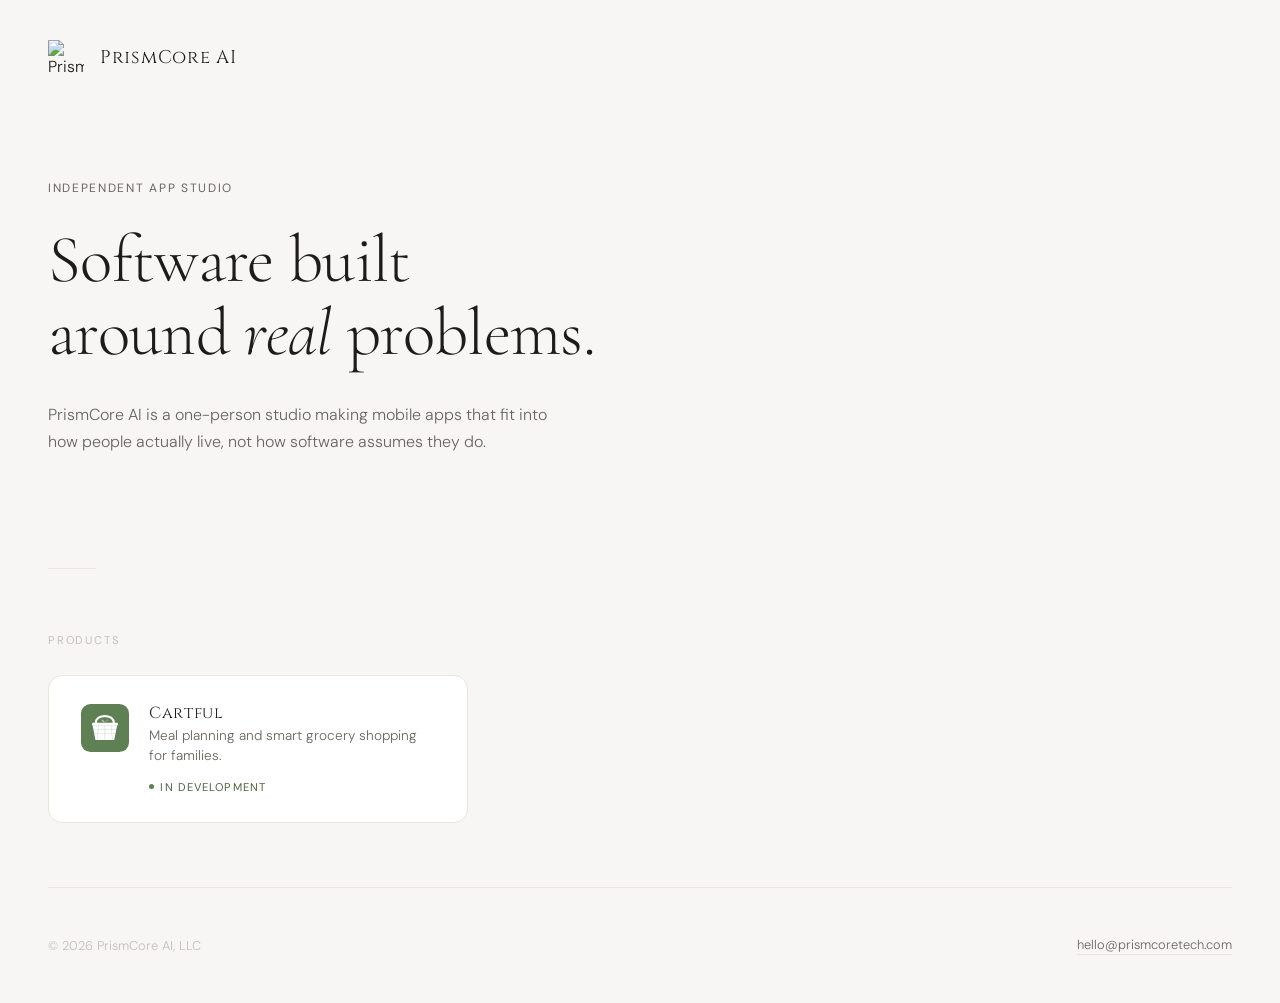
==== index.html @ 0ab94fba "Create index.html with basic layout and styles Add initial HTML structure and styles for PrismCore A" ====
<!DOCTYPE html>
<html lang="en">
<head>
  <meta charset="UTF-8" />
  <meta name="viewport" content="width=device-width, initial-scale=1.0" />
  <title>PrismCore AI</title>
  <meta name="description" content="PrismCore AI is an independent app studio building thoughtful, AI-powered mobile applications." />
  <link rel="preconnect" href="https://fonts.googleapis.com" />
  <link rel="preconnect" href="https://fonts.gstatic.com" crossorigin />
  <link href="https://fonts.googleapis.com/css2?family=Cinzel:wght@400;500;600&family=Cormorant+Garamond:ital,wght@0,300;0,400;1,300;1,400&family=DM+Sans:wght@300;400;500&display=swap" rel="stylesheet" />
  <style>
    *, *::before, *::after {
      box-sizing: border-box;
      margin: 0;
      padding: 0;
    }

    :root {
      --white:       #ffffff;
      --off-white:   #f7f6f4;
      --ink:         #1e1c1a;
      --ink-light:   #6b6560;
      --ink-faint:   #c4bfba;
      --rule:        #e8e4e0;
      --cartful:     #5e8054;
      --cartful-dim: #4a6742;
    }

    html {
      font-size: 16px;
      -webkit-font-smoothing: antialiased;
      scroll-behavior: smooth;
    }

    body {
      background-color: var(--off-white);
      color: var(--ink);
      font-family: 'DM Sans', sans-serif;
      font-weight: 300;
      min-height: 100vh;
      display: flex;
      flex-direction: column;
    }

    /* ── HEADER ── */
    header {
      padding: 2.5rem 3rem;
      display: flex;
      align-items: center;
      gap: 1rem;
      opacity: 0;
      animation: fadeUp 0.7s ease forwards;
      animation-delay: 0.1s;
    }

    .mark {
      width: 36px;
      height: 36px;
      flex-shrink: 0;
    }

    .wordmark {
      font-family: 'Cinzel', serif;
      font-weight: 400;
      font-size: 1.15rem;
      letter-spacing: 0.04em;
      color: var(--ink);
      line-height: 1;
    }

    /* ── HERO ── */
    .hero {
      flex: 1;
      display: flex;
      flex-direction: column;
      justify-content: center;
      padding: 4rem 3rem 3rem;
      max-width: 780px;
    }

    .hero-eyebrow {
      font-family: 'DM Sans', sans-serif;
      font-weight: 400;
      font-size: 0.75rem;
      letter-spacing: 0.14em;
      text-transform: uppercase;
      color: var(--ink-light);
      margin-bottom: 1.75rem;
      opacity: 0;
      animation: fadeUp 0.7s ease forwards;
      animation-delay: 0.25s;
    }

    .hero-headline {
      font-family: 'Cormorant Garamond', serif;
      font-weight: 300;
      font-size: clamp(2.6rem, 6vw, 4.2rem);
      line-height: 1.08;
      letter-spacing: -0.01em;
      color: var(--ink);
      margin-bottom: 2rem;
      opacity: 0;
      animation: fadeUp 0.7s ease forwards;
      animation-delay: 0.4s;
    }

    .hero-headline em {
      font-style: italic;
      font-weight: 300;
    }

    .hero-body {
      font-size: 1rem;
      font-weight: 300;
      line-height: 1.7;
      color: var(--ink-light);
      max-width: 520px;
      opacity: 0;
      animation: fadeUp 0.7s ease forwards;
      animation-delay: 0.55s;
    }

    /* ── DIVIDER ── */
    .divider {
      width: 3rem;
      height: 1px;
      background: var(--rule);
      margin: 4rem 3rem;
      opacity: 0;
      animation: fadeUp 0.7s ease forwards;
      animation-delay: 0.65s;
    }

    /* ── PRODUCTS ── */
    .products {
      padding: 0 3rem;
      opacity: 0;
      animation: fadeUp 0.7s ease forwards;
      animation-delay: 0.75s;
    }

    .section-label {
      font-size: 0.7rem;
      letter-spacing: 0.16em;
      text-transform: uppercase;
      color: var(--ink-faint);
      margin-bottom: 1.75rem;
      font-weight: 400;
    }

    .product-card {
      display: inline-flex;
      align-items: flex-start;
      gap: 1.25rem;
      padding: 1.75rem 2rem;
      background: var(--white);
      border: 1px solid var(--rule);
      border-radius: 14px;
      max-width: 420px;
      width: 100%;
      text-decoration: none;
      color: inherit;
      transition: border-color 0.2s ease, box-shadow 0.2s ease, transform 0.2s ease;
    }

    .product-card:hover {
      border-color: var(--cartful);
      box-shadow: 0 4px 24px rgba(94, 128, 84, 0.1);
      transform: translateY(-2px);
    }

    .product-icon {
      width: 48px;
      height: 48px;
      flex-shrink: 0;
      display: flex;
      align-items: center;
      justify-content: center;
    }

    .product-icon svg {
      width: 48px;
      height: 48px;
    }

    .product-info {
      display: flex;
      flex-direction: column;
      gap: 0.3rem;
      padding-top: 0.1rem;
    }

    .product-name {
      font-family: 'Cinzel', serif;
      font-weight: 400;
      font-size: 1rem;
      letter-spacing: 0.04em;
      color: var(--ink);
      line-height: 1;
    }

    .product-desc {
      font-size: 0.85rem;
      font-weight: 300;
      color: var(--ink-light);
      line-height: 1.5;
    }

    .product-status {
      display: inline-flex;
      align-items: center;
      gap: 0.4rem;
      margin-top: 0.5rem;
      font-size: 0.7rem;
      letter-spacing: 0.1em;
      text-transform: uppercase;
      color: var(--cartful-dim);
      font-weight: 400;
    }

    .product-status::before {
      content: '';
      display: block;
      width: 5px;
      height: 5px;
      border-radius: 50%;
      background: var(--cartful);
    }

    /* ── FOOTER ── */
    footer {
      padding: 3rem;
      margin-top: auto;
      display: flex;
      align-items: center;
      justify-content: space-between;
      flex-wrap: wrap;
      gap: 1rem;
      opacity: 0;
      animation: fadeUp 0.7s ease forwards;
      animation-delay: 0.9s;
    }

    .footer-copy {
      font-size: 0.8rem;
      color: var(--ink-faint);
      font-weight: 300;
    }

    .footer-contact {
      font-size: 0.8rem;
      color: var(--ink-light);
      font-weight: 300;
      text-decoration: none;
      border-bottom: 1px solid var(--rule);
      padding-bottom: 1px;
      transition: color 0.15s ease, border-color 0.15s ease;
    }

    .footer-contact:hover {
      color: var(--ink);
      border-color: var(--ink-light);
    }

    /* ── DECORATIVE RULE ── */
    .page-rule {
      width: calc(100% - 6rem);
      margin: 0 3rem;
      height: 1px;
      background: var(--rule);
    }

    /* ── ANIMATIONS ── */
    @keyframes fadeUp {
      from {
        opacity: 0;
        transform: translateY(14px);
      }
      to {
        opacity: 1;
        transform: translateY(0);
      }
    }

    /* ── RESPONSIVE ── */
    @media (max-width: 600px) {
      header,
      .hero,
      .products,
      footer {
        padding-left: 1.5rem;
        padding-right: 1.5rem;
      }

      .divider {
        margin-left: 1.5rem;
        margin-right: 1.5rem;
      }

      .page-rule {
        width: calc(100% - 3rem);
        margin: 0 1.5rem;
      }

      .hero {
        padding-top: 2.5rem;
      }

      .product-card {
        max-width: 100%;
      }
    }
  </style>
</head>
<body>

  <!-- HEADER -->
  <header>
    <img class="mark" src="mark.png" alt="PrismCore AI mark" />
    <span class="wordmark">PrismCore AI</span>
  </header>

  <!-- HERO -->
  <main>
    <section class="hero">
      <p class="hero-eyebrow">Independent App Studio</p>
      <h1 class="hero-headline">Software built<br>around <em>real</em> problems.</h1>
      <p class="hero-body">PrismCore AI is a one-person studio making mobile apps that fit into how people actually live, not how software assumes they do.</p>
    </section>

    <div class="divider"></div>

    <!-- PRODUCTS -->
    <section class="products">
      <p class="section-label">Products</p>
      <a class="product-card" href="https://cartfulapp.com" target="_blank" rel="noopener">
        <!-- Cartful basket mark, white on green -->
        <div class="product-icon">
          <svg xmlns="http://www.w3.org/2000/svg" viewBox="0 0 500 500" aria-hidden="true">
            <rect width="500" height="500" rx="100" fill="#5e8054"/>
            <path d="M154.93,192.34c-.54-88.61,186.44-88.2,187,0" fill="none" stroke="#fff" stroke-width="22" stroke-linecap="round"/>
            <path d="M128.59,195.97h242.81c7.96,0,14.4,6.21,14.4,13.87h0c0,7.66-6.45,13.87-14.4,13.87h-242.81c-7.96,0-14.4-6.21-14.4-13.87h0c0-7.66,6.45-13.87,14.4-13.87Z" fill="#fff"/>
            <path d="M120.43,221.97h256l-30,152h-196l-30-152Z" fill="#fff"/>
            <line x1="124.98" y1="263.91" x2="376.05" y2="263.91" stroke="#5e8054" stroke-width="7" opacity="0.22"/>
            <line x1="130.43" y1="309.97" x2="366.43" y2="309.97" stroke="#5e8054" stroke-width="7" opacity="0.22"/>
            <line x1="183.43" y1="221.97" x2="168.43" y2="373.97" stroke="#5e8054" stroke-width="7" opacity="0.22"/>
            <line x1="248.43" y1="221.97" x2="248.43" y2="373.97" stroke="#5e8054" stroke-width="7" opacity="0.22"/>
            <line x1="313.43" y1="221.97" x2="328.43" y2="373.97" stroke="#5e8054" stroke-width="7" opacity="0.22"/>
            <path d="M248.43,195.97c-2-20-22-40-36-34-2,14,14,30,36,34Z" fill="#a9c09f"/>
            <path d="M248.43,195.97c2-24,26-44,40-36,0,14-20,30-40,36Z" fill="#7f9f74"/>
          </svg>
        </div>
        <div class="product-info">
          <span class="product-name">Cartful</span>
          <span class="product-desc">Meal planning and smart grocery shopping for families.</span>
          <span class="product-status">In development</span>
        </div>
      </a>
    </section>
  </main>

  <div class="page-rule" style="margin-top: 4rem;"></div>

  <!-- FOOTER -->
  <footer>
    <span class="footer-copy">&copy; 2026 PrismCore AI, LLC</span>
    <a class="footer-contact" href="mailto:hello@prismcoretech.com">hello@prismcoretech.com</a>
  </footer>

</body>
</html>
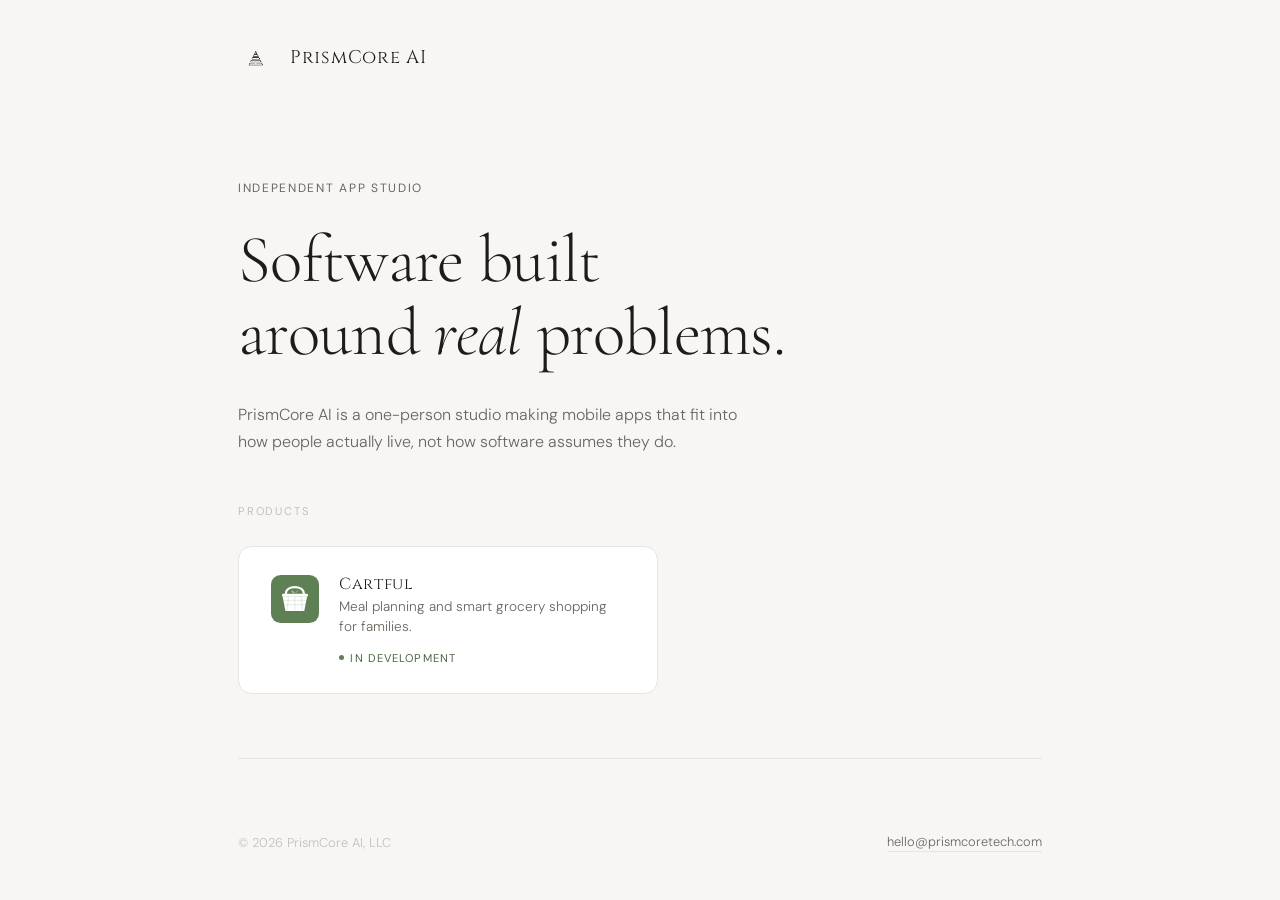
==== commit 471138be: "Modify meta description and improve layout styles Updated the description meta tag and adjusted the " ====
--- a/index.html
+++ b/index.html
@@ -4,7 +4,7 @@
   <meta charset="UTF-8" />
   <meta name="viewport" content="width=device-width, initial-scale=1.0" />
   <title>PrismCore AI</title>
-  <meta name="description" content="PrismCore AI is an independent app studio building thoughtful, AI-powered mobile applications." />
+  <meta name="description" content="PrismCore AI is an independent app studio" />
   <link rel="preconnect" href="https://fonts.googleapis.com" />
   <link rel="preconnect" href="https://fonts.gstatic.com" crossorigin />
   <link href="https://fonts.googleapis.com/css2?family=Cinzel:wght@400;500;600&family=Cormorant+Garamond:ital,wght@0,300;0,400;1,300;1,400&family=DM+Sans:wght@300;400;500&display=swap" rel="stylesheet" />
@@ -40,9 +40,17 @@
       min-height: 100vh;
       display: flex;
       flex-direction: column;
-    }
-
-    /* ── HEADER ── */
+      align-items: center;
+    }
+
+    .container {
+      width: 100%;
+      max-width: 900px;
+      display: flex;
+      flex-direction: column;
+      flex: 1;
+    }
+
     header {
       padding: 2.5rem 3rem;
       display: flex;
@@ -68,7 +76,6 @@
       line-height: 1;
     }
 
-    /* ── HERO ── */
     .hero {
       flex: 1;
       display: flex;
@@ -120,7 +127,6 @@
       animation-delay: 0.55s;
     }
 
-    /* ── DIVIDER ── */
     .divider {
       width: 3rem;
       height: 1px;
@@ -131,7 +137,6 @@
       animation-delay: 0.65s;
     }
 
-    /* ── PRODUCTS ── */
     .products {
       padding: 0 3rem;
       opacity: 0;
@@ -227,7 +232,6 @@
       background: var(--cartful);
     }
 
-    /* ── FOOTER ── */
     footer {
       padding: 3rem;
       margin-top: auto;
@@ -262,7 +266,6 @@
       border-color: var(--ink-light);
     }
 
-    /* ── DECORATIVE RULE ── */
     .page-rule {
       width: calc(100% - 6rem);
       margin: 0 3rem;
@@ -270,7 +273,6 @@
       background: var(--rule);
     }
 
-    /* ── ANIMATIONS ── */
     @keyframes fadeUp {
       from {
         opacity: 0;
@@ -282,7 +284,6 @@
       }
     }
 
-    /* ── RESPONSIVE ── */
     @media (max-width: 600px) {
       header,
       .hero,
@@ -313,14 +314,13 @@
   </style>
 </head>
 <body>
-
-  <!-- HEADER -->
+  <div class="container">
+
   <header>
     <img class="mark" src="mark.png" alt="PrismCore AI mark" />
     <span class="wordmark">PrismCore AI</span>
   </header>
 
-  <!-- HERO -->
   <main>
     <section class="hero">
       <p class="hero-eyebrow">Independent App Studio</p>
@@ -328,9 +328,7 @@
       <p class="hero-body">PrismCore AI is a one-person studio making mobile apps that fit into how people actually live, not how software assumes they do.</p>
     </section>
 
-    <div class="divider"></div>
-
-    <!-- PRODUCTS -->
+
     <section class="products">
       <p class="section-label">Products</p>
       <a class="product-card" href="https://cartfulapp.com" target="_blank" rel="noopener">
@@ -361,11 +359,10 @@
 
   <div class="page-rule" style="margin-top: 4rem;"></div>
 
-  <!-- FOOTER -->
   <footer>
     <span class="footer-copy">&copy; 2026 PrismCore AI, LLC</span>
     <a class="footer-contact" href="mailto:hello@prismcoretech.com">hello@prismcoretech.com</a>
   </footer>
 
+  </div>
 </body>
-</html>
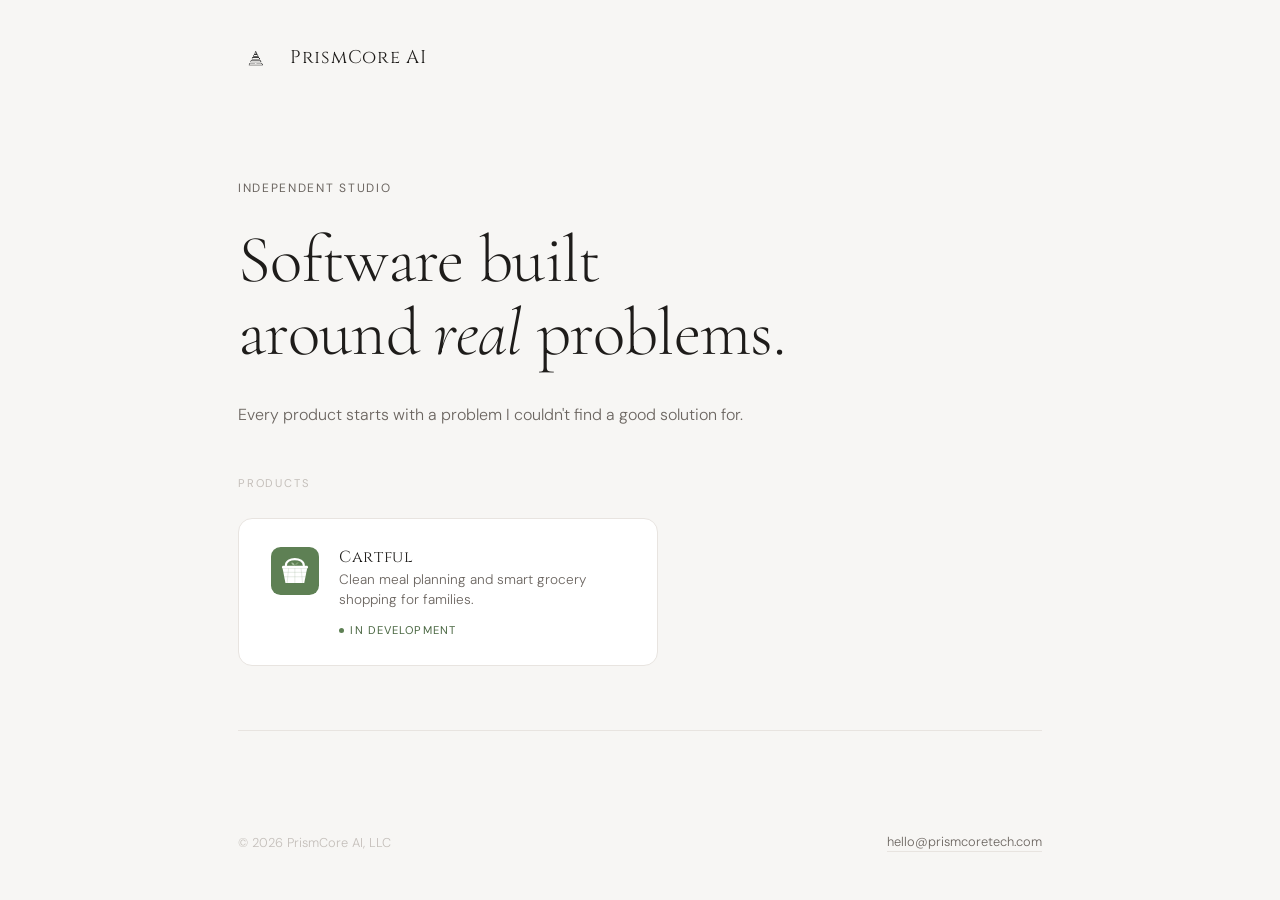
==== commit 1f0175f6: "Update hero section and product description in index.html" ====
--- a/index.html
+++ b/index.html
@@ -323,16 +323,15 @@
 
   <main>
     <section class="hero">
-      <p class="hero-eyebrow">Independent App Studio</p>
+      <p class="hero-eyebrow">Independent Studio</p>
       <h1 class="hero-headline">Software built<br>around <em>real</em> problems.</h1>
-      <p class="hero-body">PrismCore AI is a one-person studio making mobile apps that fit into how people actually live, not how software assumes they do.</p>
+      <p class="hero-body">Every product starts with a problem I couldn't find a good solution for.</p>
     </section>
 
 
     <section class="products">
       <p class="section-label">Products</p>
       <a class="product-card" href="https://cartfulapp.com" target="_blank" rel="noopener">
-        <!-- Cartful basket mark, white on green -->
         <div class="product-icon">
           <svg xmlns="http://www.w3.org/2000/svg" viewBox="0 0 500 500" aria-hidden="true">
             <rect width="500" height="500" rx="100" fill="#5e8054"/>
@@ -350,7 +349,7 @@
         </div>
         <div class="product-info">
           <span class="product-name">Cartful</span>
-          <span class="product-desc">Meal planning and smart grocery shopping for families.</span>
+          <span class="product-desc">Clean meal planning and smart grocery shopping for families.</span>
           <span class="product-status">In development</span>
         </div>
       </a>
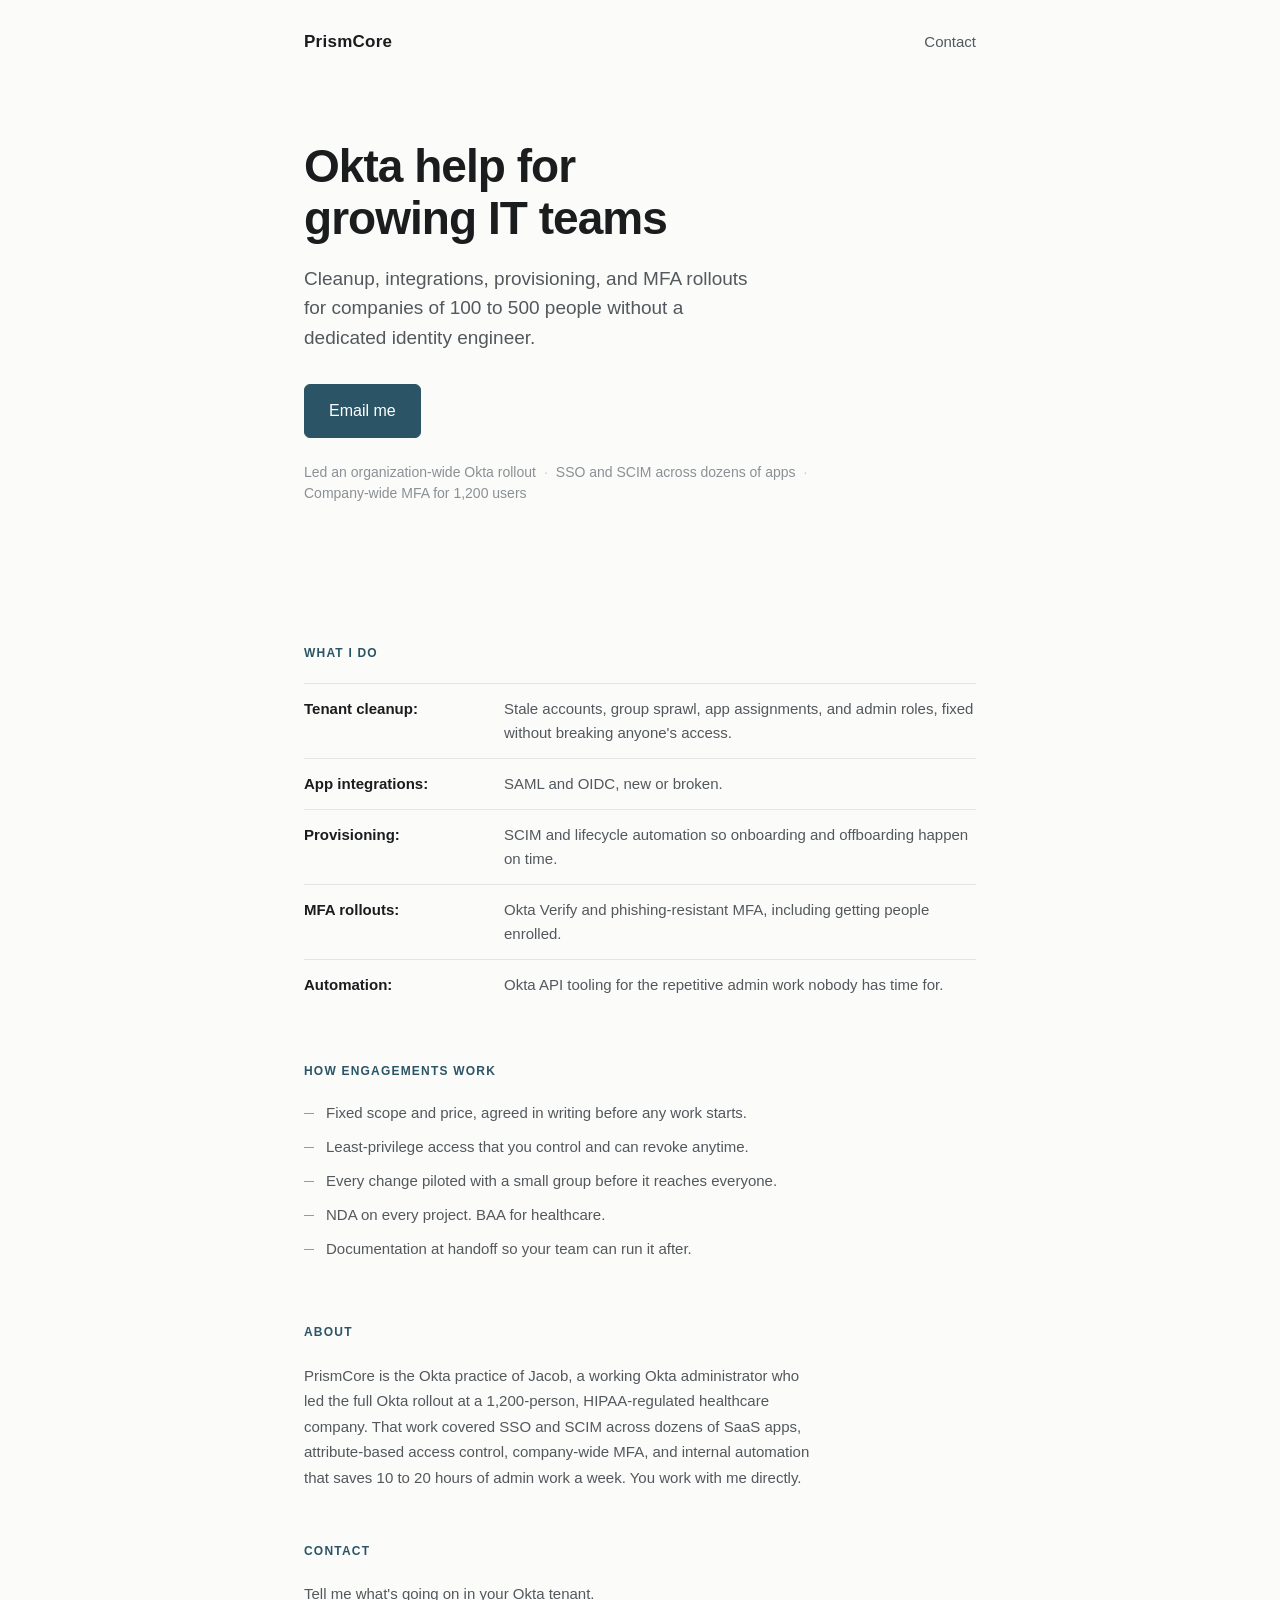
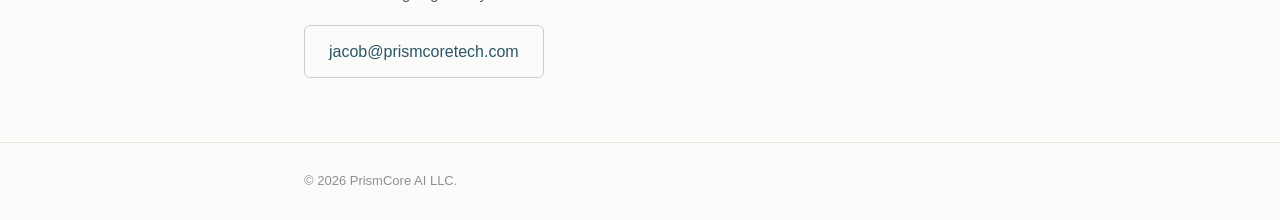
==== commit 10dd4abe: "feat: update website to okta business" ====
--- a/index.html
+++ b/index.html
@@ -2,12 +2,27 @@
 <html lang="en">
 <head>
   <meta charset="UTF-8" />
-  <meta name="viewport" content="width=device-width, initial-scale=1.0" />
-  <title>PrismCore AI</title>
-  <meta name="description" content="PrismCore AI is an independent app studio" />
-  <link rel="preconnect" href="https://fonts.googleapis.com" />
-  <link rel="preconnect" href="https://fonts.gstatic.com" crossorigin />
-  <link href="https://fonts.googleapis.com/css2?family=Cinzel:wght@400;500;600&family=Cormorant+Garamond:ital,wght@0,300;0,400;1,300;1,400&family=DM+Sans:wght@300;400;500&display=swap" rel="stylesheet" />
+  <meta name="viewport" content="width=device-width, initial-scale=1" />
+  <meta name="color-scheme" content="light" />
+
+  <title>PrismCore | Okta consulting</title>
+  <meta name="description" content="Cleanup, integrations, provisioning, and MFA rollouts for companies of 100 to 500 people without a dedicated identity engineer." />
+
+  <link rel="canonical" href="https://prismcoretech.com/" />
+  <link rel="icon" href="mark.png" />
+  <link rel="apple-touch-icon" href="mark.png" />
+
+  <meta property="og:type" content="website" />
+  <meta property="og:site_name" content="PrismCore" />
+  <meta property="og:url" content="https://prismcoretech.com/" />
+  <meta property="og:title" content="PrismCore | Okta consulting" />
+  <meta property="og:description" content="Cleanup, integrations, provisioning, and MFA rollouts for companies of 100 to 500 people without a dedicated identity engineer." />
+  <meta property="og:image" content="https://prismcoretech.com/mark.png" />
+  <meta name="twitter:card" content="summary" />
+  <meta name="twitter:title" content="PrismCore | Okta consulting" />
+  <meta name="twitter:description" content="Cleanup, integrations, provisioning, and MFA rollouts for companies of 100 to 500 people without a dedicated identity engineer." />
+  <meta name="twitter:image" content="https://prismcoretech.com/mark.png" />
+
   <style>
     *, *::before, *::after {
       box-sizing: border-box;
@@ -16,352 +31,326 @@
     }
 
     :root {
-      --white:       #ffffff;
-      --off-white:   #f7f6f4;
-      --ink:         #1e1c1a;
-      --ink-light:   #6b6560;
-      --ink-faint:   #c4bfba;
-      --rule:        #e8e4e0;
-      --cartful:     #5e8054;
-      --cartful-dim: #4a6742;
+      --bg:        #fbfbfa;
+      --ink:       #1a1c1e;
+      --ink-soft:  #53585d;
+      --ink-faint: #8b9095;
+      --rule:      #e5e5e1;
+      --accent:    #2b5566;
+      --accent-dk: #1e3d4a;
+
+      --measure: 720px;
+      --gutter: 1.5rem;
     }
 
     html {
       font-size: 16px;
+      -webkit-text-size-adjust: 100%;
       -webkit-font-smoothing: antialiased;
-      scroll-behavior: smooth;
+    }
+
+    @media (prefers-reduced-motion: no-preference) {
+      html { scroll-behavior: smooth; }
     }
 
     body {
-      background-color: var(--off-white);
+      background: var(--bg);
       color: var(--ink);
-      font-family: 'DM Sans', sans-serif;
-      font-weight: 300;
+      font-family: -apple-system, BlinkMacSystemFont, "Segoe UI", Roboto,
+                   "Helvetica Neue", Arial, sans-serif;
+      font-size: 1rem;
+      line-height: 1.6;
       min-height: 100vh;
       display: flex;
       flex-direction: column;
-      align-items: center;
-    }
-
-    .container {
+    }
+
+    .wrap {
       width: 100%;
-      max-width: 900px;
+      max-width: var(--measure);
+      margin: 0 auto;
+      padding-left: var(--gutter);
+      padding-right: var(--gutter);
+    }
+
+    a { color: inherit; }
+
+    :focus-visible {
+      outline: 2px solid var(--accent);
+      outline-offset: 3px;
+      border-radius: 2px;
+    }
+
+    /* Top bar */
+
+    .topbar {
       display: flex;
-      flex-direction: column;
-      flex: 1;
-    }
-
-    header {
-      padding: 2.5rem 3rem;
+      align-items: baseline;
+      justify-content: space-between;
+      gap: 1rem;
+      padding-top: 1.75rem;
+      padding-bottom: 1.75rem;
+    }
+
+    .wordmark {
+      font-size: 1.0625rem;
+      font-weight: 600;
+      letter-spacing: 0.015em;
+      color: var(--ink);
+    }
+
+    .topbar-link {
+      font-size: 0.9375rem;
+      color: var(--ink-soft);
+      text-decoration: none;
+      padding-bottom: 2px;
+      border-bottom: 1px solid transparent;
+    }
+
+    .topbar-link:hover {
+      color: var(--ink);
+      border-bottom-color: var(--ink-faint);
+    }
+
+    /* Hero */
+
+    .hero {
+      padding-top: 3.5rem;
+      padding-bottom: 5.5rem;
+    }
+
+    h1 {
+      font-size: clamp(2rem, 5.2vw, 2.875rem);
+      line-height: 1.12;
+      letter-spacing: -0.021em;
+      font-weight: 600;
+      max-width: 15ch;
+    }
+
+    .subhead {
+      margin-top: 1.25rem;
+      font-size: clamp(1.0625rem, 2.2vw, 1.1875rem);
+      line-height: 1.55;
+      color: var(--ink-soft);
+      max-width: 44ch;
+    }
+
+    .btn {
+      display: inline-block;
+      margin-top: 2rem;
+      padding: 0.8125rem 1.5rem;
+      background: var(--accent);
+      color: #fff;
+      font-size: 1rem;
+      font-weight: 500;
+      text-decoration: none;
+      border: 1px solid var(--accent);
+      border-radius: 6px;
+    }
+
+    .btn:hover {
+      background: var(--accent-dk);
+      border-color: var(--accent-dk);
+    }
+
+    .btn-outline {
+      background: transparent;
+      color: var(--accent);
+      border-color: #c3cfd4;
+    }
+
+    .btn-outline:hover {
+      background: transparent;
+      color: var(--accent-dk);
+      border-color: var(--accent);
+    }
+
+    .proof {
+      list-style: none;
       display: flex;
-      align-items: center;
-      gap: 1rem;
-      opacity: 0;
-      animation: fadeUp 0.7s ease forwards;
-      animation-delay: 0.1s;
-    }
-
-    .mark {
-      width: 36px;
-      height: 36px;
-      flex-shrink: 0;
-    }
-
-    .wordmark {
-      font-family: 'Cinzel', serif;
-      font-weight: 400;
-      font-size: 1.15rem;
-      letter-spacing: 0.04em;
-      color: var(--ink);
-      line-height: 1;
-    }
-
-    .hero {
-      flex: 1;
-      display: flex;
-      flex-direction: column;
-      justify-content: center;
-      padding: 4rem 3rem 3rem;
-      max-width: 780px;
-    }
-
-    .hero-eyebrow {
-      font-family: 'DM Sans', sans-serif;
-      font-weight: 400;
+      flex-wrap: wrap;
+      margin-top: 1.5rem;
+      font-size: 0.875rem;
+      line-height: 1.5;
+      color: var(--ink-faint);
+    }
+
+    .proof li:not(:last-child)::after {
+      content: "·";
+      padding: 0 0.5rem;
+      color: #c8ccce;
+    }
+
+    /* Sections */
+
+    section + section { padding-top: 3.25rem; }
+
+    .last { padding-bottom: 4rem; }
+
+    h2 {
       font-size: 0.75rem;
-      letter-spacing: 0.14em;
-      text-transform: uppercase;
-      color: var(--ink-light);
-      margin-bottom: 1.75rem;
-      opacity: 0;
-      animation: fadeUp 0.7s ease forwards;
-      animation-delay: 0.25s;
-    }
-
-    .hero-headline {
-      font-family: 'Cormorant Garamond', serif;
-      font-weight: 300;
-      font-size: clamp(2.6rem, 6vw, 4.2rem);
-      line-height: 1.08;
-      letter-spacing: -0.01em;
-      color: var(--ink);
-      margin-bottom: 2rem;
-      opacity: 0;
-      animation: fadeUp 0.7s ease forwards;
-      animation-delay: 0.4s;
-    }
-
-    .hero-headline em {
-      font-style: italic;
-      font-weight: 300;
-    }
-
-    .hero-body {
-      font-size: 1rem;
-      font-weight: 300;
-      line-height: 1.7;
-      color: var(--ink-light);
-      max-width: 520px;
-      opacity: 0;
-      animation: fadeUp 0.7s ease forwards;
-      animation-delay: 0.55s;
-    }
-
-    .divider {
-      width: 3rem;
-      height: 1px;
-      background: var(--rule);
-      margin: 4rem 3rem;
-      opacity: 0;
-      animation: fadeUp 0.7s ease forwards;
-      animation-delay: 0.65s;
-    }
-
-    .products {
-      padding: 0 3rem;
-      opacity: 0;
-      animation: fadeUp 0.7s ease forwards;
-      animation-delay: 0.75s;
-    }
-
-    .section-label {
-      font-size: 0.7rem;
-      letter-spacing: 0.16em;
-      text-transform: uppercase;
-      color: var(--ink-faint);
-      margin-bottom: 1.75rem;
-      font-weight: 400;
-    }
-
-    .product-card {
-      display: inline-flex;
-      align-items: flex-start;
-      gap: 1.25rem;
-      padding: 1.75rem 2rem;
-      background: var(--white);
-      border: 1px solid var(--rule);
-      border-radius: 14px;
-      max-width: 420px;
-      width: 100%;
-      text-decoration: none;
-      color: inherit;
-      transition: border-color 0.2s ease, box-shadow 0.2s ease, transform 0.2s ease;
-    }
-
-    .product-card:hover {
-      border-color: var(--cartful);
-      box-shadow: 0 4px 24px rgba(94, 128, 84, 0.1);
-      transform: translateY(-2px);
-    }
-
-    .product-icon {
-      width: 48px;
-      height: 48px;
-      flex-shrink: 0;
-      display: flex;
-      align-items: center;
-      justify-content: center;
-    }
-
-    .product-icon svg {
-      width: 48px;
-      height: 48px;
-    }
-
-    .product-info {
-      display: flex;
-      flex-direction: column;
-      gap: 0.3rem;
-      padding-top: 0.1rem;
-    }
-
-    .product-name {
-      font-family: 'Cinzel', serif;
-      font-weight: 400;
-      font-size: 1rem;
-      letter-spacing: 0.04em;
-      color: var(--ink);
-      line-height: 1;
-    }
-
-    .product-desc {
-      font-size: 0.85rem;
-      font-weight: 300;
-      color: var(--ink-light);
-      line-height: 1.5;
-    }
-
-    .product-status {
-      display: inline-flex;
-      align-items: center;
-      gap: 0.4rem;
-      margin-top: 0.5rem;
-      font-size: 0.7rem;
+      font-weight: 600;
       letter-spacing: 0.1em;
       text-transform: uppercase;
-      color: var(--cartful-dim);
-      font-weight: 400;
-    }
-
-    .product-status::before {
-      content: '';
-      display: block;
-      width: 5px;
-      height: 5px;
-      border-radius: 50%;
-      background: var(--cartful);
-    }
+      color: var(--accent);
+      margin-bottom: 1.25rem;
+    }
+
+    /* What I do */
+
+    .services { font-size: 0.9375rem; }
+
+    .services > div {
+      display: grid;
+      grid-template-columns: 11rem 1fr;
+      gap: 0 1.5rem;
+      padding: 0.8125rem 0;
+      border-top: 1px solid var(--rule);
+    }
+
+    .services dt {
+      font-weight: 600;
+      color: var(--ink);
+    }
+
+    .services dd { color: var(--ink-soft); }
+
+    /* How engagements work */
+
+    .steps {
+      list-style: none;
+      font-size: 0.9375rem;
+      color: var(--ink-soft);
+    }
+
+    .steps li {
+      position: relative;
+      padding-left: 1.375rem;
+      margin-bottom: 0.625rem;
+    }
+
+    .steps li::before {
+      content: "";
+      position: absolute;
+      left: 0;
+      top: 0.78em;
+      width: 0.625rem;
+      height: 1px;
+      background: var(--accent);
+      opacity: 0.55;
+    }
+
+    /* About + contact */
+
+    .prose {
+      font-size: 0.9375rem;
+      line-height: 1.7;
+      color: var(--ink-soft);
+      max-width: 62ch;
+    }
+
+    #contact .btn { margin-top: 1.125rem; }
+
+    /* Footer */
 
     footer {
-      padding: 3rem;
       margin-top: auto;
-      display: flex;
-      align-items: center;
-      justify-content: space-between;
-      flex-wrap: wrap;
-      gap: 1rem;
-      opacity: 0;
-      animation: fadeUp 0.7s ease forwards;
-      animation-delay: 0.9s;
-    }
-
-    .footer-copy {
-      font-size: 0.8rem;
+      border-top: 1px solid var(--rule);
+      padding-top: 1.75rem;
+      padding-bottom: 1.75rem;
+      font-size: 0.8125rem;
       color: var(--ink-faint);
-      font-weight: 300;
-    }
-
-    .footer-contact {
-      font-size: 0.8rem;
-      color: var(--ink-light);
-      font-weight: 300;
-      text-decoration: none;
-      border-bottom: 1px solid var(--rule);
-      padding-bottom: 1px;
-      transition: color 0.15s ease, border-color 0.15s ease;
-    }
-
-    .footer-contact:hover {
-      color: var(--ink);
-      border-color: var(--ink-light);
-    }
-
-    .page-rule {
-      width: calc(100% - 6rem);
-      margin: 0 3rem;
-      height: 1px;
-      background: var(--rule);
-    }
-
-    @keyframes fadeUp {
-      from {
-        opacity: 0;
-        transform: translateY(14px);
+    }
+
+    @media (max-width: 40rem) {
+      .hero {
+        padding-top: 2.25rem;
+        padding-bottom: 3.5rem;
       }
-      to {
-        opacity: 1;
-        transform: translateY(0);
-      }
-    }
-
-    @media (max-width: 600px) {
-      header,
-      .hero,
-      .products,
-      footer {
-        padding-left: 1.5rem;
-        padding-right: 1.5rem;
-      }
-
-      .divider {
-        margin-left: 1.5rem;
-        margin-right: 1.5rem;
-      }
-
-      .page-rule {
-        width: calc(100% - 3rem);
-        margin: 0 1.5rem;
-      }
-
-      .hero {
-        padding-top: 2.5rem;
-      }
-
-      .product-card {
-        max-width: 100%;
+
+      section + section { padding-top: 2.75rem; }
+
+      .services > div {
+        grid-template-columns: 1fr;
+        gap: 0.1875rem;
+        padding: 0.875rem 0;
       }
     }
   </style>
 </head>
 <body>
-  <div class="container">
-
-  <header>
-    <img class="mark" src="mark.png" alt="PrismCore AI mark" />
-    <span class="wordmark">PrismCore AI</span>
+
+  <header class="topbar wrap">
+    <span class="wordmark">PrismCore</span>
+    <a class="topbar-link" href="#contact">Contact</a>
   </header>
 
   <main>
-    <section class="hero">
-      <p class="hero-eyebrow">Independent Studio</p>
-      <h1 class="hero-headline">Software built<br>around <em>real</em> problems.</h1>
-      <p class="hero-body">Every product starts with a problem I couldn't find a good solution for.</p>
-    </section>
-
-
-    <section class="products">
-      <p class="section-label">Products</p>
-      <a class="product-card" href="https://cartfulapp.com" target="_blank" rel="noopener">
-        <div class="product-icon">
-          <svg xmlns="http://www.w3.org/2000/svg" viewBox="0 0 500 500" aria-hidden="true">
-            <rect width="500" height="500" rx="100" fill="#5e8054"/>
-            <path d="M154.93,192.34c-.54-88.61,186.44-88.2,187,0" fill="none" stroke="#fff" stroke-width="22" stroke-linecap="round"/>
-            <path d="M128.59,195.97h242.81c7.96,0,14.4,6.21,14.4,13.87h0c0,7.66-6.45,13.87-14.4,13.87h-242.81c-7.96,0-14.4-6.21-14.4-13.87h0c0-7.66,6.45-13.87,14.4-13.87Z" fill="#fff"/>
-            <path d="M120.43,221.97h256l-30,152h-196l-30-152Z" fill="#fff"/>
-            <line x1="124.98" y1="263.91" x2="376.05" y2="263.91" stroke="#5e8054" stroke-width="7" opacity="0.22"/>
-            <line x1="130.43" y1="309.97" x2="366.43" y2="309.97" stroke="#5e8054" stroke-width="7" opacity="0.22"/>
-            <line x1="183.43" y1="221.97" x2="168.43" y2="373.97" stroke="#5e8054" stroke-width="7" opacity="0.22"/>
-            <line x1="248.43" y1="221.97" x2="248.43" y2="373.97" stroke="#5e8054" stroke-width="7" opacity="0.22"/>
-            <line x1="313.43" y1="221.97" x2="328.43" y2="373.97" stroke="#5e8054" stroke-width="7" opacity="0.22"/>
-            <path d="M248.43,195.97c-2-20-22-40-36-34-2,14,14,30,36,34Z" fill="#a9c09f"/>
-            <path d="M248.43,195.97c2-24,26-44,40-36,0,14-20,30-40,36Z" fill="#7f9f74"/>
-          </svg>
-        </div>
-        <div class="product-info">
-          <span class="product-name">Cartful</span>
-          <span class="product-desc">Clean meal planning and smart grocery shopping for families.</span>
-          <span class="product-status">In development</span>
-        </div>
-      </a>
-    </section>
+
+    <section class="hero wrap">
+      <h1>Okta help for growing IT teams</h1>
+      <p class="subhead">Cleanup, integrations, provisioning, and MFA rollouts for companies of 100 to 500 people without a dedicated identity engineer.</p>
+      <a class="btn" href="mailto:jacob@prismcoretech.com">Email me</a>
+      <ul class="proof">
+        <li>Led an organization-wide Okta rollout</li>
+        <li>SSO and SCIM across dozens of apps</li>
+        <li>Company-wide MFA for 1,200 users</li>
+      </ul>
+    </section>
+
+    <section class="wrap">
+      <h2>What I do</h2>
+      <dl class="services">
+        <div>
+          <dt>Tenant cleanup:</dt>
+          <dd>Stale accounts, group sprawl, app assignments, and admin roles, fixed without breaking anyone's access.</dd>
+        </div>
+        <div>
+          <dt>App integrations:</dt>
+          <dd>SAML and OIDC, new or broken.</dd>
+        </div>
+        <div>
+          <dt>Provisioning:</dt>
+          <dd>SCIM and lifecycle automation so onboarding and offboarding happen on time.</dd>
+        </div>
+        <div>
+          <dt>MFA rollouts:</dt>
+          <dd>Okta Verify and phishing-resistant MFA, including getting people enrolled.</dd>
+        </div>
+        <div>
+          <dt>Automation:</dt>
+          <dd>Okta API tooling for the repetitive admin work nobody has time for.</dd>
+        </div>
+      </dl>
+    </section>
+
+    <section class="wrap">
+      <h2>How engagements work</h2>
+      <ul class="steps">
+        <li>Fixed scope and price, agreed in writing before any work starts.</li>
+        <li>Least-privilege access that you control and can revoke anytime.</li>
+        <li>Every change piloted with a small group before it reaches everyone.</li>
+        <li>NDA on every project. BAA for healthcare.</li>
+        <li>Documentation at handoff so your team can run it after.</li>
+      </ul>
+    </section>
+
+    <section class="wrap">
+      <h2>About</h2>
+      <p class="prose">PrismCore is the Okta practice of Jacob, a working Okta administrator who led the full Okta rollout at a 1,200-person, HIPAA-regulated healthcare company. That work covered SSO and SCIM across dozens of SaaS apps, attribute-based access control, company-wide MFA, and internal automation that saves 10 to 20 hours of admin work a week. You work with me directly.</p>
+    </section>
+
+    <section class="wrap last" id="contact">
+      <h2>Contact</h2>
+      <p class="prose">Tell me what's going on in your Okta tenant.</p>
+      <a class="btn btn-outline" href="mailto:jacob@prismcoretech.com">jacob@prismcoretech.com</a>
+    </section>
+
   </main>
 
-  <div class="page-rule" style="margin-top: 4rem;"></div>
-
   <footer>
-    <span class="footer-copy">&copy; 2026 PrismCore AI, LLC</span>
-    <a class="footer-contact" href="mailto:hello@prismcoretech.com">hello@prismcoretech.com</a>
+    <div class="wrap">&copy; 2026 PrismCore AI LLC.</div>
   </footer>
 
-  </div>
 </body>
+</html>
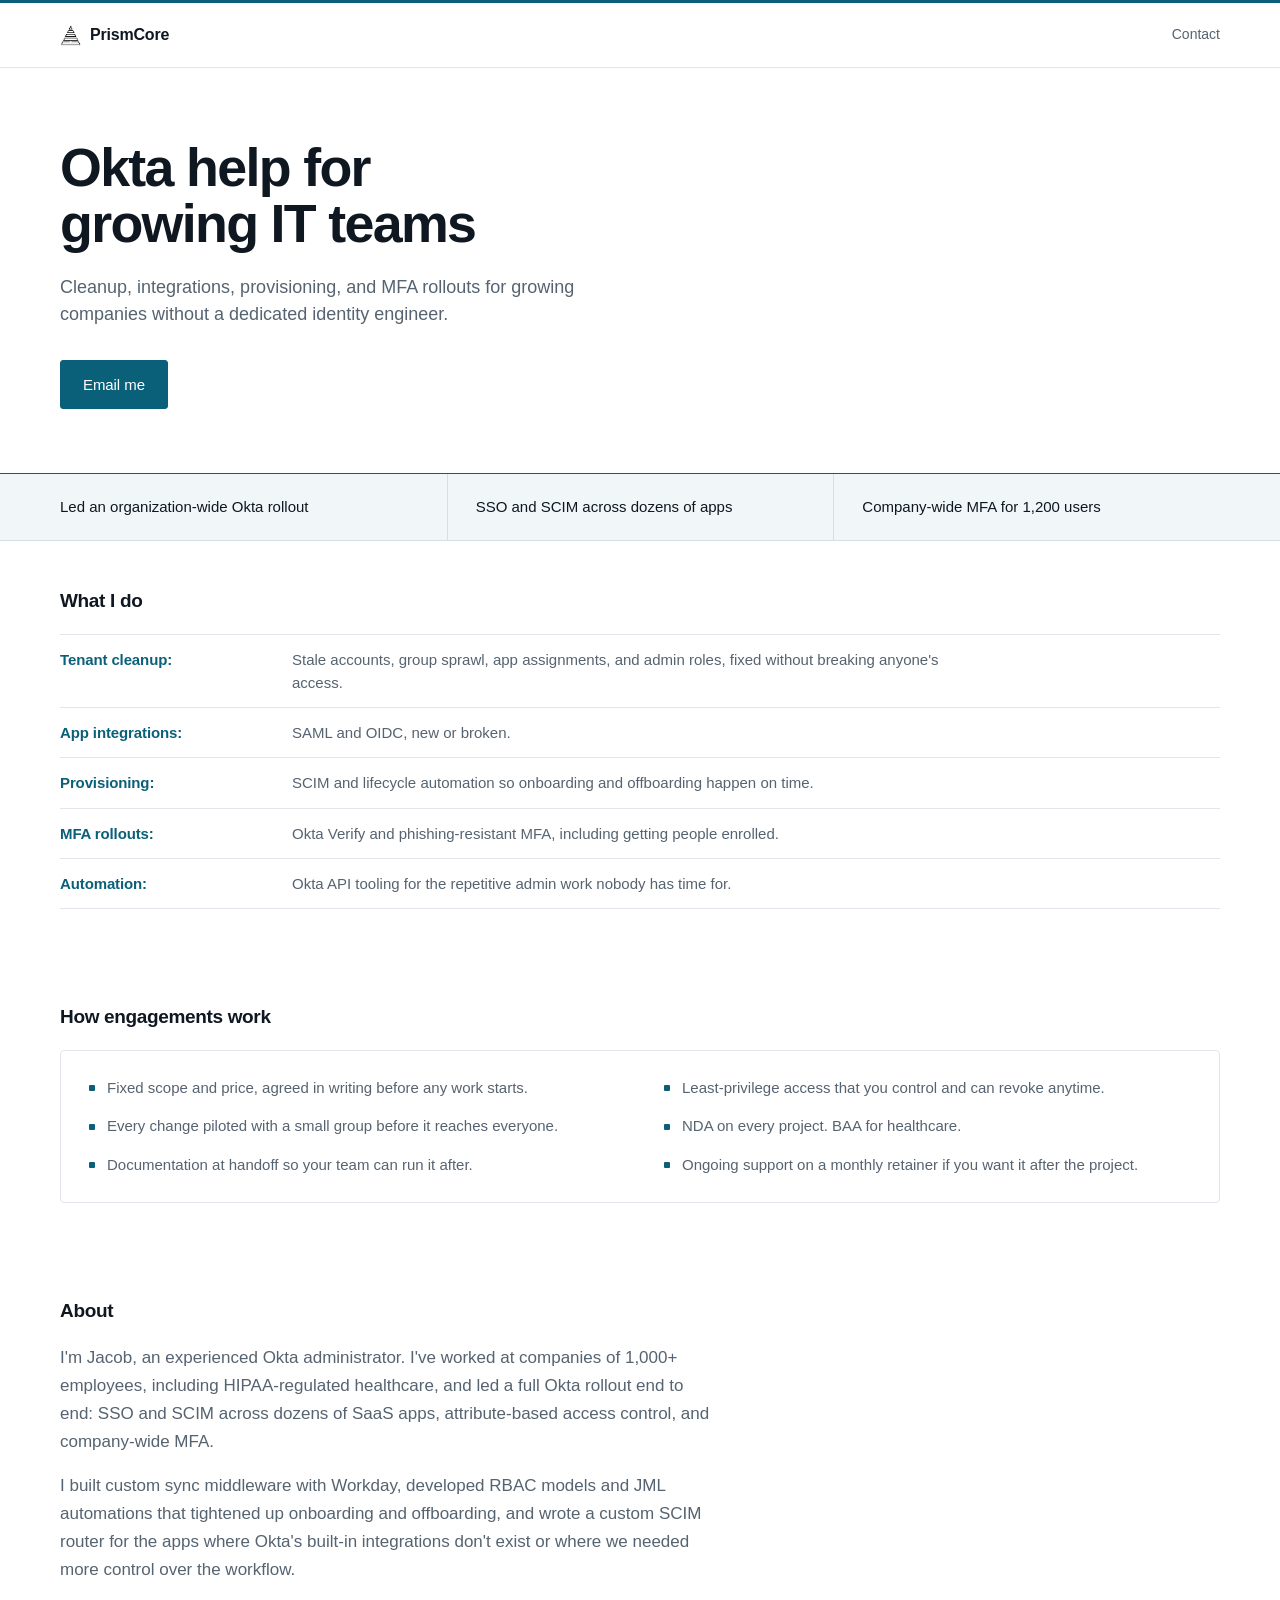
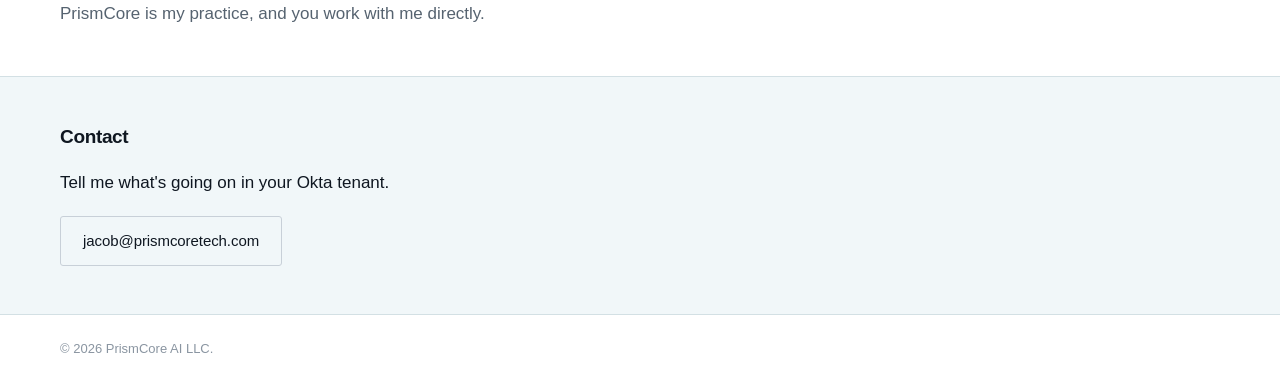
==== commit f45b85ee: "fix: improve website layout" ====
--- a/index.html
+++ b/index.html
@@ -6,7 +6,7 @@
   <meta name="color-scheme" content="light" />
 
   <title>PrismCore | Okta consulting</title>
-  <meta name="description" content="Cleanup, integrations, provisioning, and MFA rollouts for companies of 100 to 500 people without a dedicated identity engineer." />
+  <meta name="description" content="Cleanup, integrations, provisioning, and MFA rollouts for growing companies without a dedicated identity engineer." />
 
   <link rel="canonical" href="https://prismcoretech.com/" />
   <link rel="icon" href="mark.png" />
@@ -16,37 +16,36 @@
   <meta property="og:site_name" content="PrismCore" />
   <meta property="og:url" content="https://prismcoretech.com/" />
   <meta property="og:title" content="PrismCore | Okta consulting" />
-  <meta property="og:description" content="Cleanup, integrations, provisioning, and MFA rollouts for companies of 100 to 500 people without a dedicated identity engineer." />
+  <meta property="og:description" content="Cleanup, integrations, provisioning, and MFA rollouts for growing companies without a dedicated identity engineer." />
   <meta property="og:image" content="https://prismcoretech.com/mark.png" />
   <meta name="twitter:card" content="summary" />
   <meta name="twitter:title" content="PrismCore | Okta consulting" />
-  <meta name="twitter:description" content="Cleanup, integrations, provisioning, and MFA rollouts for companies of 100 to 500 people without a dedicated identity engineer." />
+  <meta name="twitter:description" content="Cleanup, integrations, provisioning, and MFA rollouts for growing companies without a dedicated identity engineer." />
   <meta name="twitter:image" content="https://prismcoretech.com/mark.png" />
 
   <style>
-    *, *::before, *::after {
-      box-sizing: border-box;
-      margin: 0;
-      padding: 0;
-    }
+    *, *::before, *::after { box-sizing: border-box; margin: 0; padding: 0; }
 
     :root {
-      --bg:        #fbfbfa;
-      --ink:       #1a1c1e;
-      --ink-soft:  #53585d;
-      --ink-faint: #8b9095;
-      --rule:      #e5e5e1;
-      --accent:    #2b5566;
-      --accent-dk: #1e3d4a;
-
-      --measure: 720px;
-      --gutter: 1.5rem;
+      --paper:       #ffffff;
+      --ink:         #0f1721;
+      --muted:       #566370;
+      --faint:       #8a95a1;
+      --line:        #e2e6ea;
+      --accent:      #0b6079;
+      --accent-deep: #084b5f;
+      --band:        #f1f7f9;
+      --band-line:   #d3e0e4;
+
+      --shell: 1240px;
+      --pad: 2.5rem;
     }
 
     html {
       font-size: 16px;
       -webkit-text-size-adjust: 100%;
       -webkit-font-smoothing: antialiased;
+      -moz-osx-font-smoothing: grayscale;
     }
 
     @media (prefers-reduced-motion: no-preference) {
@@ -54,302 +53,386 @@
     }
 
     body {
-      background: var(--bg);
+      background: var(--paper);
       color: var(--ink);
       font-family: -apple-system, BlinkMacSystemFont, "Segoe UI", Roboto,
                    "Helvetica Neue", Arial, sans-serif;
       font-size: 1rem;
-      line-height: 1.6;
-      min-height: 100vh;
+      line-height: 1.55;
       display: flex;
       flex-direction: column;
-    }
-
-    .wrap {
+      min-height: 100vh;
+    }
+
+    .shell {
       width: 100%;
-      max-width: var(--measure);
+      max-width: var(--shell);
       margin: 0 auto;
-      padding-left: var(--gutter);
-      padding-right: var(--gutter);
+      padding-left: var(--pad);
+      padding-right: var(--pad);
     }
 
     a { color: inherit; }
 
-    :focus-visible {
-      outline: 2px solid var(--accent);
-      outline-offset: 3px;
-      border-radius: 2px;
-    }
-
-    /* Top bar */
-
-    .topbar {
+    :focus-visible { outline: 2px solid var(--accent); outline-offset: 3px; }
+
+    h2 {
+      font-size: 1.1875rem;
+      font-weight: 600;
+      letter-spacing: -0.018em;
+      line-height: 1.3;
+      margin-bottom: 1.25rem;
+    }
+
+    /* ---- Top bar ---- */
+
+    .topbeam { height: 3px; background: var(--accent); }
+
+    .topbar { border-bottom: 1px solid var(--line); }
+
+    .topbar-in {
       display: flex;
-      align-items: baseline;
+      align-items: center;
       justify-content: space-between;
       gap: 1rem;
-      padding-top: 1.75rem;
-      padding-bottom: 1.75rem;
-    }
+      height: 4rem;
+    }
+
+    .brand { display: inline-flex; align-items: center; gap: 0.5rem; }
+
+    /* mark.png is 500x500 with the glyph filling only the middle 40%,
+       so it is oversized inside a clipped box to crop the dead padding */
+    .mark {
+      width: 22px;
+      height: 22px;
+      flex: none;
+      display: flex;
+      align-items: center;
+      justify-content: center;
+      overflow: hidden;
+    }
+
+    .mark img { width: 48px; height: 48px; flex: none; display: block; }
 
     .wordmark {
-      font-size: 1.0625rem;
+      font-size: 1rem;
       font-weight: 600;
-      letter-spacing: 0.015em;
-      color: var(--ink);
-    }
-
-    .topbar-link {
-      font-size: 0.9375rem;
-      color: var(--ink-soft);
+      letter-spacing: -0.012em;
+    }
+
+    .nav-link {
+      font-size: 0.875rem;
+      color: var(--muted);
       text-decoration: none;
-      padding-bottom: 2px;
+      padding: 0.375rem 0;
       border-bottom: 1px solid transparent;
-    }
-
-    .topbar-link:hover {
-      color: var(--ink);
-      border-bottom-color: var(--ink-faint);
-    }
-
-    /* Hero */
-
-    .hero {
-      padding-top: 3.5rem;
-      padding-bottom: 5.5rem;
-    }
+      white-space: nowrap;
+    }
+
+    .nav-link:hover { color: var(--ink); border-bottom-color: var(--accent); }
+
+    /* ---- Hero ---- */
+
+    .hero { padding-top: 4.5rem; padding-bottom: 4rem; }
 
     h1 {
-      font-size: clamp(2rem, 5.2vw, 2.875rem);
-      line-height: 1.12;
-      letter-spacing: -0.021em;
-      font-weight: 600;
-      max-width: 15ch;
-    }
-
-    .subhead {
-      margin-top: 1.25rem;
-      font-size: clamp(1.0625rem, 2.2vw, 1.1875rem);
-      line-height: 1.55;
-      color: var(--ink-soft);
-      max-width: 44ch;
+      font-size: clamp(1.9375rem, 4.2vw, 3.75rem);
+      font-weight: 700;
+      line-height: 1.04;
+      letter-spacing: -0.031em;
+      max-width: 22ch;
+      text-wrap: balance;
+    }
+
+    .lede {
+      margin-top: 1.375rem;
+      font-size: clamp(1.0625rem, 1.5vw, 1.125rem);
+      line-height: 1.5;
+      color: var(--muted);
+      max-width: 58ch;
     }
 
     .btn {
       display: inline-block;
       margin-top: 2rem;
-      padding: 0.8125rem 1.5rem;
+      padding: 0.75rem 1.375rem;
       background: var(--accent);
       color: #fff;
-      font-size: 1rem;
+      font-size: 0.9375rem;
       font-weight: 500;
+      letter-spacing: -0.005em;
       text-decoration: none;
       border: 1px solid var(--accent);
-      border-radius: 6px;
-    }
-
-    .btn:hover {
-      background: var(--accent-dk);
-      border-color: var(--accent-dk);
-    }
-
-    .btn-outline {
-      background: transparent;
+      border-radius: 3px;
+      max-width: 100%;
+      overflow-wrap: break-word;
+    }
+
+    .btn:hover { background: var(--accent-deep); border-color: var(--accent-deep); }
+
+    .btn-ghost { background: transparent; color: var(--ink); border-color: #c8d0d8; }
+    .btn-ghost:hover { background: transparent; color: var(--accent); border-color: var(--accent); }
+
+    /* ---- Proof band (tinted, divided cells) ---- */
+
+    .band {
+      background: var(--band);
+      border-top: 1px solid var(--accent);
+      border-bottom: 1px solid var(--band-line);
+    }
+
+    .proof { display: grid; grid-template-columns: repeat(3, 1fr); }
+
+    .proof p {
+      padding: 1.375rem 1.75rem;
+      border-left: 1px solid var(--band-line);
+      font-size: 0.9375rem;
+      line-height: 1.45;
+    }
+
+    .proof p:first-child { padding-left: 0; border-left: 0; }
+    .proof p:last-child { padding-right: 0; }
+
+    /* ---- Sections ---- */
+
+    .section { padding-top: 3rem; padding-bottom: 3rem; }
+
+    .tint {
+      background: var(--band);
+      border-top: 1px solid var(--band-line);
+      border-bottom: 1px solid var(--band-line);
+    }
+
+    /* ---- What I do: hairline spec grid ---- */
+
+    .rows { border-top: 1px solid var(--line); }
+
+    .rows > div {
+      display: grid;
+      grid-template-columns: minmax(140px, 200px) minmax(0, 1fr);
+      column-gap: 2rem;
+      padding: 0.8125rem 0;
+      border-bottom: 1px solid var(--line);
+    }
+
+    .rows dt {
+      font-size: 0.9375rem;
+      font-weight: 600;
       color: var(--accent);
-      border-color: #c3cfd4;
-    }
-
-    .btn-outline:hover {
-      background: transparent;
-      color: var(--accent-dk);
-      border-color: var(--accent);
-    }
-
-    .proof {
+      letter-spacing: -0.008em;
+    }
+
+    .rows dd {
+      font-size: 0.9375rem;
+      line-height: 1.55;
+      color: var(--muted);
+      max-width: 82ch;
+    }
+
+    /* ---- How engagements work: outlined panel, accent markers ---- */
+
+    .panel {
+      border: 1px solid var(--line);
+      border-radius: 4px;
+      padding: 1.625rem 1.75rem;
+    }
+
+    .terms {
       list-style: none;
-      display: flex;
-      flex-wrap: wrap;
-      margin-top: 1.5rem;
-      font-size: 0.875rem;
+      display: grid;
+      grid-template-columns: 1fr 1fr;
+      column-gap: 3rem;
+      row-gap: 1rem;
+    }
+
+    .terms li {
+      position: relative;
+      padding-left: 1.125rem;
+      font-size: 0.9375rem;
       line-height: 1.5;
-      color: var(--ink-faint);
-    }
-
-    .proof li:not(:last-child)::after {
-      content: "·";
-      padding: 0 0.5rem;
-      color: #c8ccce;
-    }
-
-    /* Sections */
-
-    section + section { padding-top: 3.25rem; }
-
-    .last { padding-bottom: 4rem; }
-
-    h2 {
-      font-size: 0.75rem;
-      font-weight: 600;
-      letter-spacing: 0.1em;
-      text-transform: uppercase;
-      color: var(--accent);
-      margin-bottom: 1.25rem;
-    }
-
-    /* What I do */
-
-    .services { font-size: 0.9375rem; }
-
-    .services > div {
-      display: grid;
-      grid-template-columns: 11rem 1fr;
-      gap: 0 1.5rem;
-      padding: 0.8125rem 0;
-      border-top: 1px solid var(--rule);
-    }
-
-    .services dt {
-      font-weight: 600;
-      color: var(--ink);
-    }
-
-    .services dd { color: var(--ink-soft); }
-
-    /* How engagements work */
-
-    .steps {
-      list-style: none;
-      font-size: 0.9375rem;
-      color: var(--ink-soft);
-    }
-
-    .steps li {
-      position: relative;
-      padding-left: 1.375rem;
-      margin-bottom: 0.625rem;
-    }
-
-    .steps li::before {
+      color: var(--muted);
+    }
+
+    .terms li::before {
       content: "";
       position: absolute;
       left: 0;
-      top: 0.78em;
-      width: 0.625rem;
-      height: 1px;
+      top: 0.58em;
+      width: 6px;
+      height: 6px;
+      border-radius: 1px;
       background: var(--accent);
-      opacity: 0.55;
-    }
-
-    /* About + contact */
-
-    .prose {
-      font-size: 0.9375rem;
-      line-height: 1.7;
-      color: var(--ink-soft);
-      max-width: 62ch;
-    }
-
-    #contact .btn { margin-top: 1.125rem; }
-
-    /* Footer */
+    }
+
+    /* ---- About ---- */
+
+    .prose { max-width: 74ch; }
+
+    .prose p {
+      font-size: 1.0625rem;
+      line-height: 1.65;
+      color: var(--muted);
+    }
+
+    .prose p + p { margin-top: 1rem; }
+
+    /* ---- Contact ---- */
+
+    .contact-line { font-size: 1.0625rem; color: var(--ink); max-width: 46ch; }
+    #contact .btn { margin-top: 1.25rem; }
+
+    /* ---- Footer ---- */
 
     footer {
       margin-top: auto;
-      border-top: 1px solid var(--rule);
-      padding-top: 1.75rem;
-      padding-bottom: 1.75rem;
+      padding-top: 1.5rem;
+      padding-bottom: 1.5rem;
       font-size: 0.8125rem;
-      color: var(--ink-faint);
+      color: var(--faint);
+    }
+
+    /* ---- Breakpoints ---- */
+
+    @media (max-width: 64rem) {
+      :root { --pad: 2rem; }
+      .hero { padding-top: 3.5rem; padding-bottom: 3.25rem; }
+      .section { padding-top: 3.25rem; padding-bottom: 3.25rem; }
+    }
+
+    @media (max-width: 62rem) {
+      .proof { grid-template-columns: 1fr; }
+
+      .proof p {
+        padding: 0.875rem 0;
+        border-left: 0;
+        border-top: 1px solid var(--band-line);
+      }
+
+      .proof p:first-child { padding-top: 1.125rem; border-top: 0; }
+      .proof p:last-child { padding-bottom: 1.125rem; }
+
+    }
+
+    @media (max-width: 55rem) {
+      .terms { grid-template-columns: 1fr; row-gap: 0.875rem; }
     }
 
     @media (max-width: 40rem) {
-      .hero {
-        padding-top: 2.25rem;
-        padding-bottom: 3.5rem;
-      }
-
-      section + section { padding-top: 2.75rem; }
-
-      .services > div {
+      :root { --pad: 1.375rem; }
+
+      .hero { padding-top: 2.75rem; padding-bottom: 2.5rem; }
+      .section { padding-top: 2.75rem; padding-bottom: 2.75rem; }
+
+      .panel { padding: 1.375rem 1.25rem; }
+
+      .rows > div {
         grid-template-columns: 1fr;
-        gap: 0.1875rem;
+        row-gap: 0.1875rem;
         padding: 0.875rem 0;
       }
+
+      .prose p { font-size: 1rem; }
+      .contact-line { font-size: 1rem; }
     }
   </style>
 </head>
 <body>
 
-  <header class="topbar wrap">
-    <span class="wordmark">PrismCore</span>
-    <a class="topbar-link" href="#contact">Contact</a>
+  <div class="topbeam"></div>
+
+  <header class="topbar">
+    <div class="shell topbar-in">
+      <span class="brand">
+        <span class="mark"><img src="mark.png" alt="" /></span>
+        <span class="wordmark">PrismCore</span>
+      </span>
+      <a class="nav-link" href="#contact">Contact</a>
+    </div>
   </header>
 
   <main>
 
-    <section class="hero wrap">
+    <section class="hero shell">
       <h1>Okta help for growing IT teams</h1>
-      <p class="subhead">Cleanup, integrations, provisioning, and MFA rollouts for companies of 100 to 500 people without a dedicated identity engineer.</p>
+      <p class="lede">Cleanup, integrations, provisioning, and MFA rollouts for growing companies without a dedicated identity engineer.</p>
       <a class="btn" href="mailto:jacob@prismcoretech.com">Email me</a>
-      <ul class="proof">
-        <li>Led an organization-wide Okta rollout</li>
-        <li>SSO and SCIM across dozens of apps</li>
-        <li>Company-wide MFA for 1,200 users</li>
-      </ul>
-    </section>
-
-    <section class="wrap">
-      <h2>What I do</h2>
-      <dl class="services">
-        <div>
-          <dt>Tenant cleanup:</dt>
-          <dd>Stale accounts, group sprawl, app assignments, and admin roles, fixed without breaking anyone's access.</dd>
+    </section>
+
+    <section class="band">
+      <div class="shell proof">
+        <p>Led an organization-wide Okta rollout</p>
+        <p>SSO and SCIM across dozens of apps</p>
+        <p>Company-wide MFA for 1,200 users</p>
+      </div>
+    </section>
+
+    <section class="section">
+      <div class="shell">
+        <h2>What I do</h2>
+        <dl class="rows">
+          <div>
+            <dt>Tenant cleanup:</dt>
+            <dd>Stale accounts, group sprawl, app assignments, and admin roles, fixed without breaking anyone's access.</dd>
+          </div>
+          <div>
+            <dt>App integrations:</dt>
+            <dd>SAML and OIDC, new or broken.</dd>
+          </div>
+          <div>
+            <dt>Provisioning:</dt>
+            <dd>SCIM and lifecycle automation so onboarding and offboarding happen on time.</dd>
+          </div>
+          <div>
+            <dt>MFA rollouts:</dt>
+            <dd>Okta Verify and phishing-resistant MFA, including getting people enrolled.</dd>
+          </div>
+          <div>
+            <dt>Automation:</dt>
+            <dd>Okta API tooling for the repetitive admin work nobody has time for.</dd>
+          </div>
+        </dl>
+      </div>
+    </section>
+
+    <section class="section">
+      <div class="shell">
+        <h2>How engagements work</h2>
+        <div class="panel">
+          <ul class="terms">
+            <li>Fixed scope and price, agreed in writing before any work starts.</li>
+            <li>Least-privilege access that you control and can revoke anytime.</li>
+            <li>Every change piloted with a small group before it reaches everyone.</li>
+            <li>NDA on every project. BAA for healthcare.</li>
+            <li>Documentation at handoff so your team can run it after.</li>
+            <li>Ongoing support on a monthly retainer if you want it after the project.</li>
+          </ul>
         </div>
-        <div>
-          <dt>App integrations:</dt>
-          <dd>SAML and OIDC, new or broken.</dd>
+      </div>
+    </section>
+
+    <section class="section">
+      <div class="shell">
+        <h2>About</h2>
+        <div class="prose">
+          <p>I'm Jacob, an experienced Okta administrator. I've worked at companies of 1,000+ employees, including HIPAA-regulated healthcare, and led a full Okta rollout end to end: SSO and SCIM across dozens of SaaS apps, attribute-based access control, and company-wide MFA.</p>
+          <p>I built custom sync middleware with Workday, developed RBAC models and JML automations that tightened up onboarding and offboarding, and wrote a custom SCIM router for the apps where Okta's built-in integrations don't exist or where we needed more control over the workflow.</p>
+          <p>PrismCore is my practice, and you work with me directly.</p>
         </div>
-        <div>
-          <dt>Provisioning:</dt>
-          <dd>SCIM and lifecycle automation so onboarding and offboarding happen on time.</dd>
-        </div>
-        <div>
-          <dt>MFA rollouts:</dt>
-          <dd>Okta Verify and phishing-resistant MFA, including getting people enrolled.</dd>
-        </div>
-        <div>
-          <dt>Automation:</dt>
-          <dd>Okta API tooling for the repetitive admin work nobody has time for.</dd>
-        </div>
-      </dl>
-    </section>
-
-    <section class="wrap">
-      <h2>How engagements work</h2>
-      <ul class="steps">
-        <li>Fixed scope and price, agreed in writing before any work starts.</li>
-        <li>Least-privilege access that you control and can revoke anytime.</li>
-        <li>Every change piloted with a small group before it reaches everyone.</li>
-        <li>NDA on every project. BAA for healthcare.</li>
-        <li>Documentation at handoff so your team can run it after.</li>
-      </ul>
-    </section>
-
-    <section class="wrap">
-      <h2>About</h2>
-      <p class="prose">PrismCore is the Okta practice of Jacob, a working Okta administrator who led the full Okta rollout at a 1,200-person, HIPAA-regulated healthcare company. That work covered SSO and SCIM across dozens of SaaS apps, attribute-based access control, company-wide MFA, and internal automation that saves 10 to 20 hours of admin work a week. You work with me directly.</p>
-    </section>
-
-    <section class="wrap last" id="contact">
-      <h2>Contact</h2>
-      <p class="prose">Tell me what's going on in your Okta tenant.</p>
-      <a class="btn btn-outline" href="mailto:jacob@prismcoretech.com">jacob@prismcoretech.com</a>
+      </div>
+    </section>
+
+    <section class="section tint" id="contact">
+      <div class="shell">
+        <h2>Contact</h2>
+        <p class="contact-line">Tell me what's going on in your Okta tenant.</p>
+        <a class="btn btn-ghost" href="mailto:jacob@prismcoretech.com">jacob@prismcoretech.com</a>
+      </div>
     </section>
 
   </main>
 
   <footer>
-    <div class="wrap">&copy; 2026 PrismCore AI LLC.</div>
+    <div class="shell">&copy; 2026 PrismCore AI LLC.</div>
   </footer>
 
 </body>
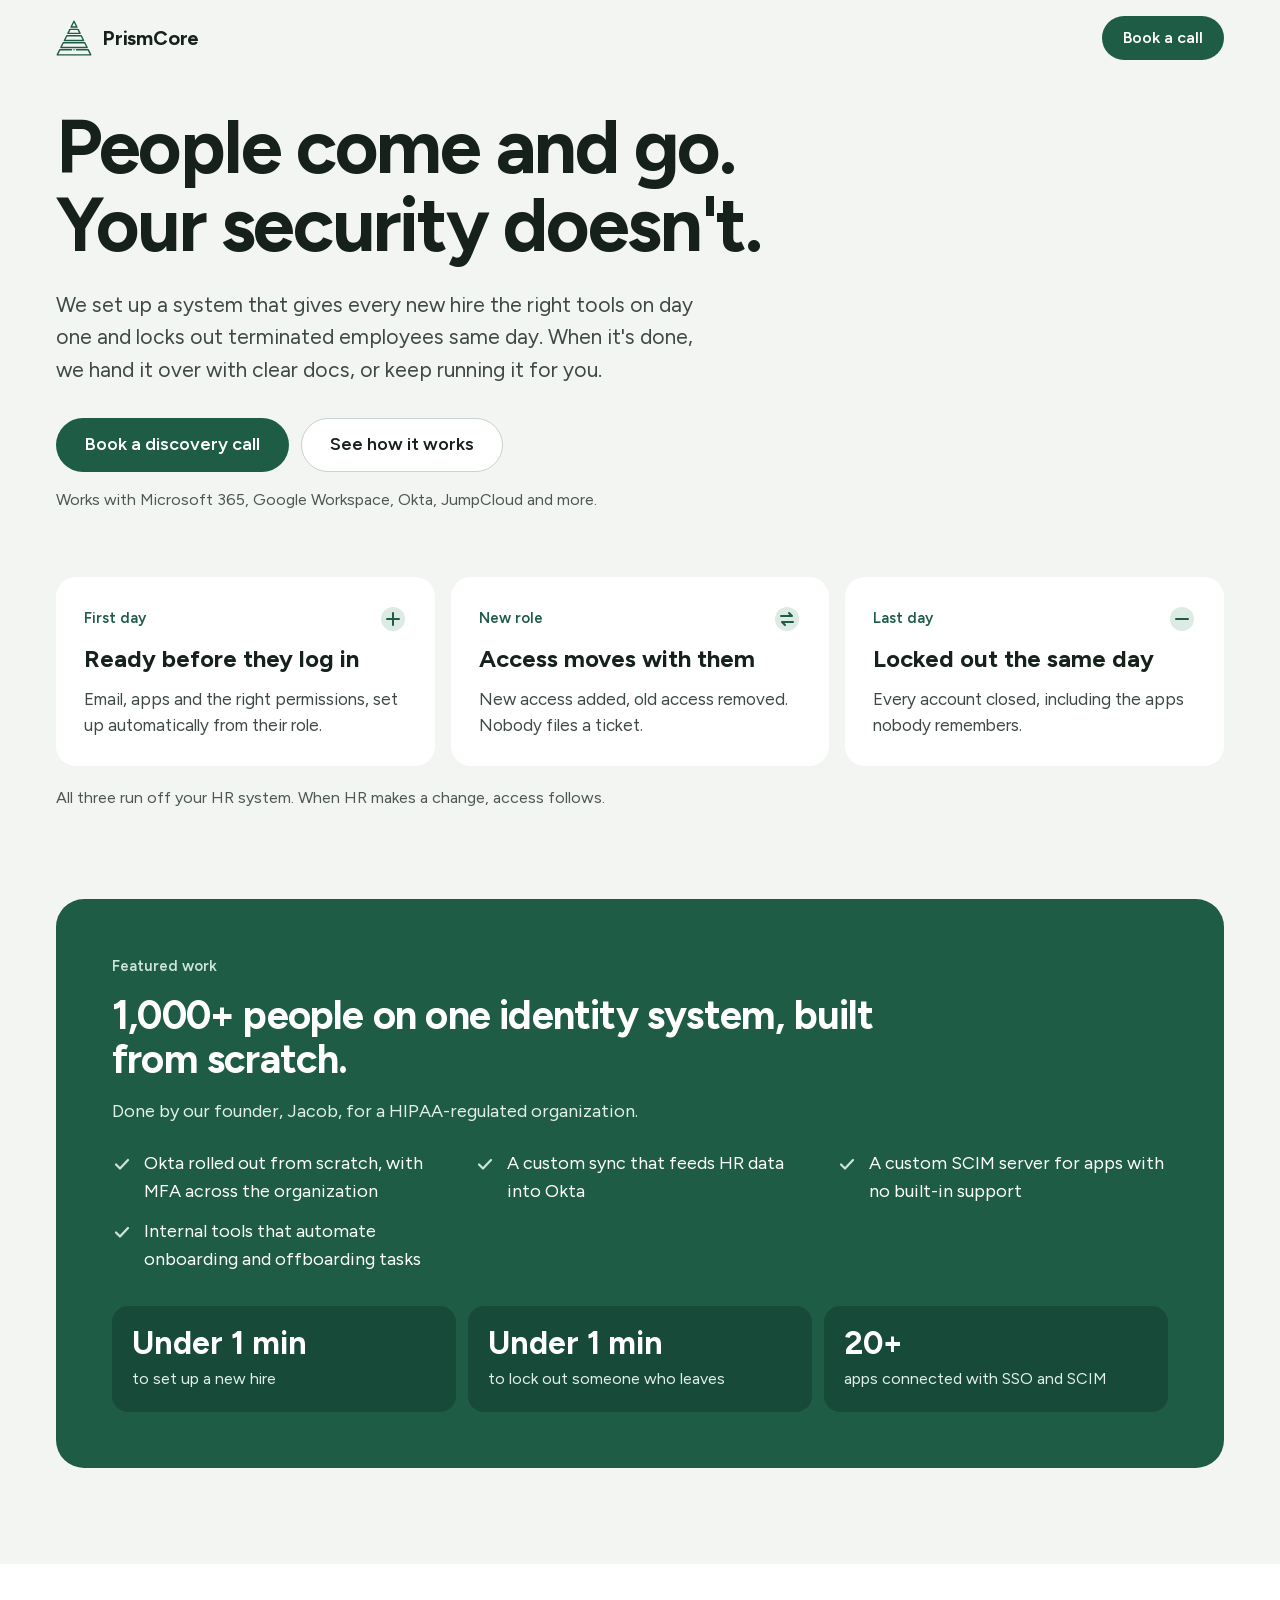
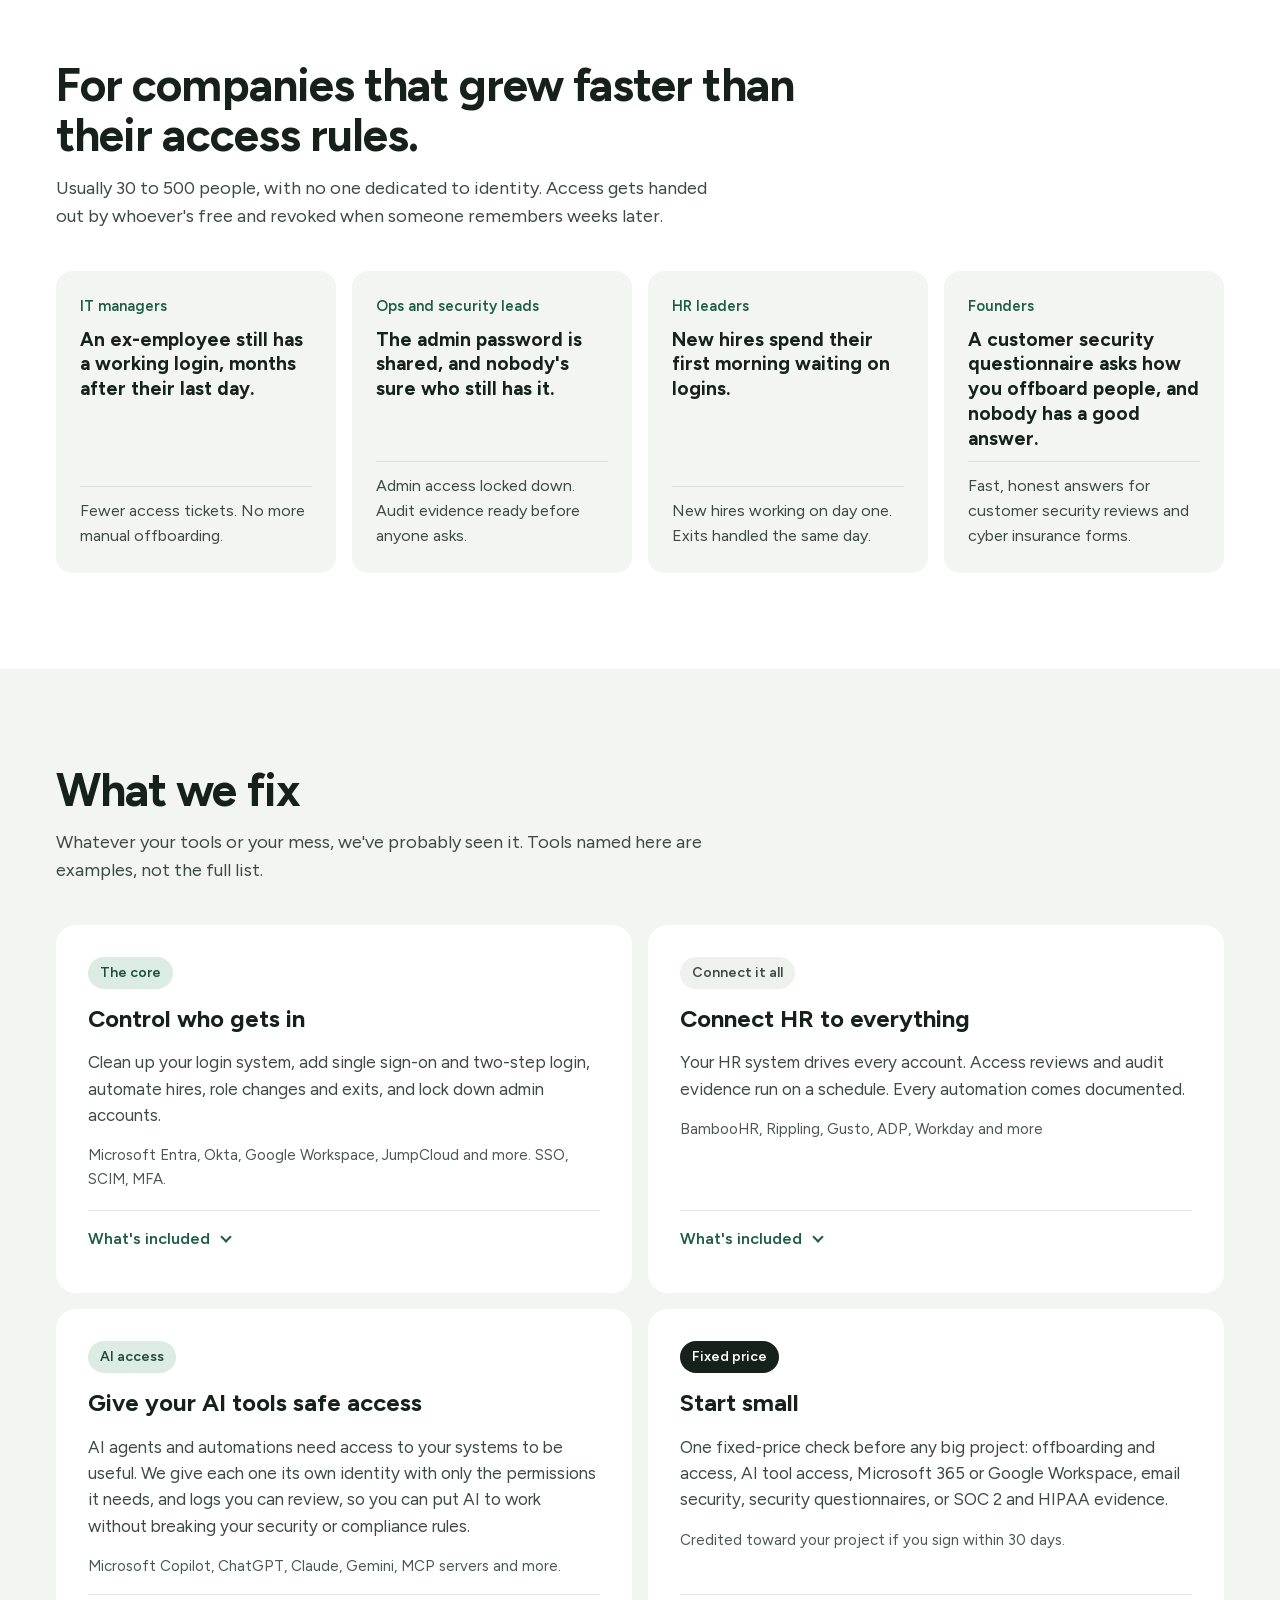
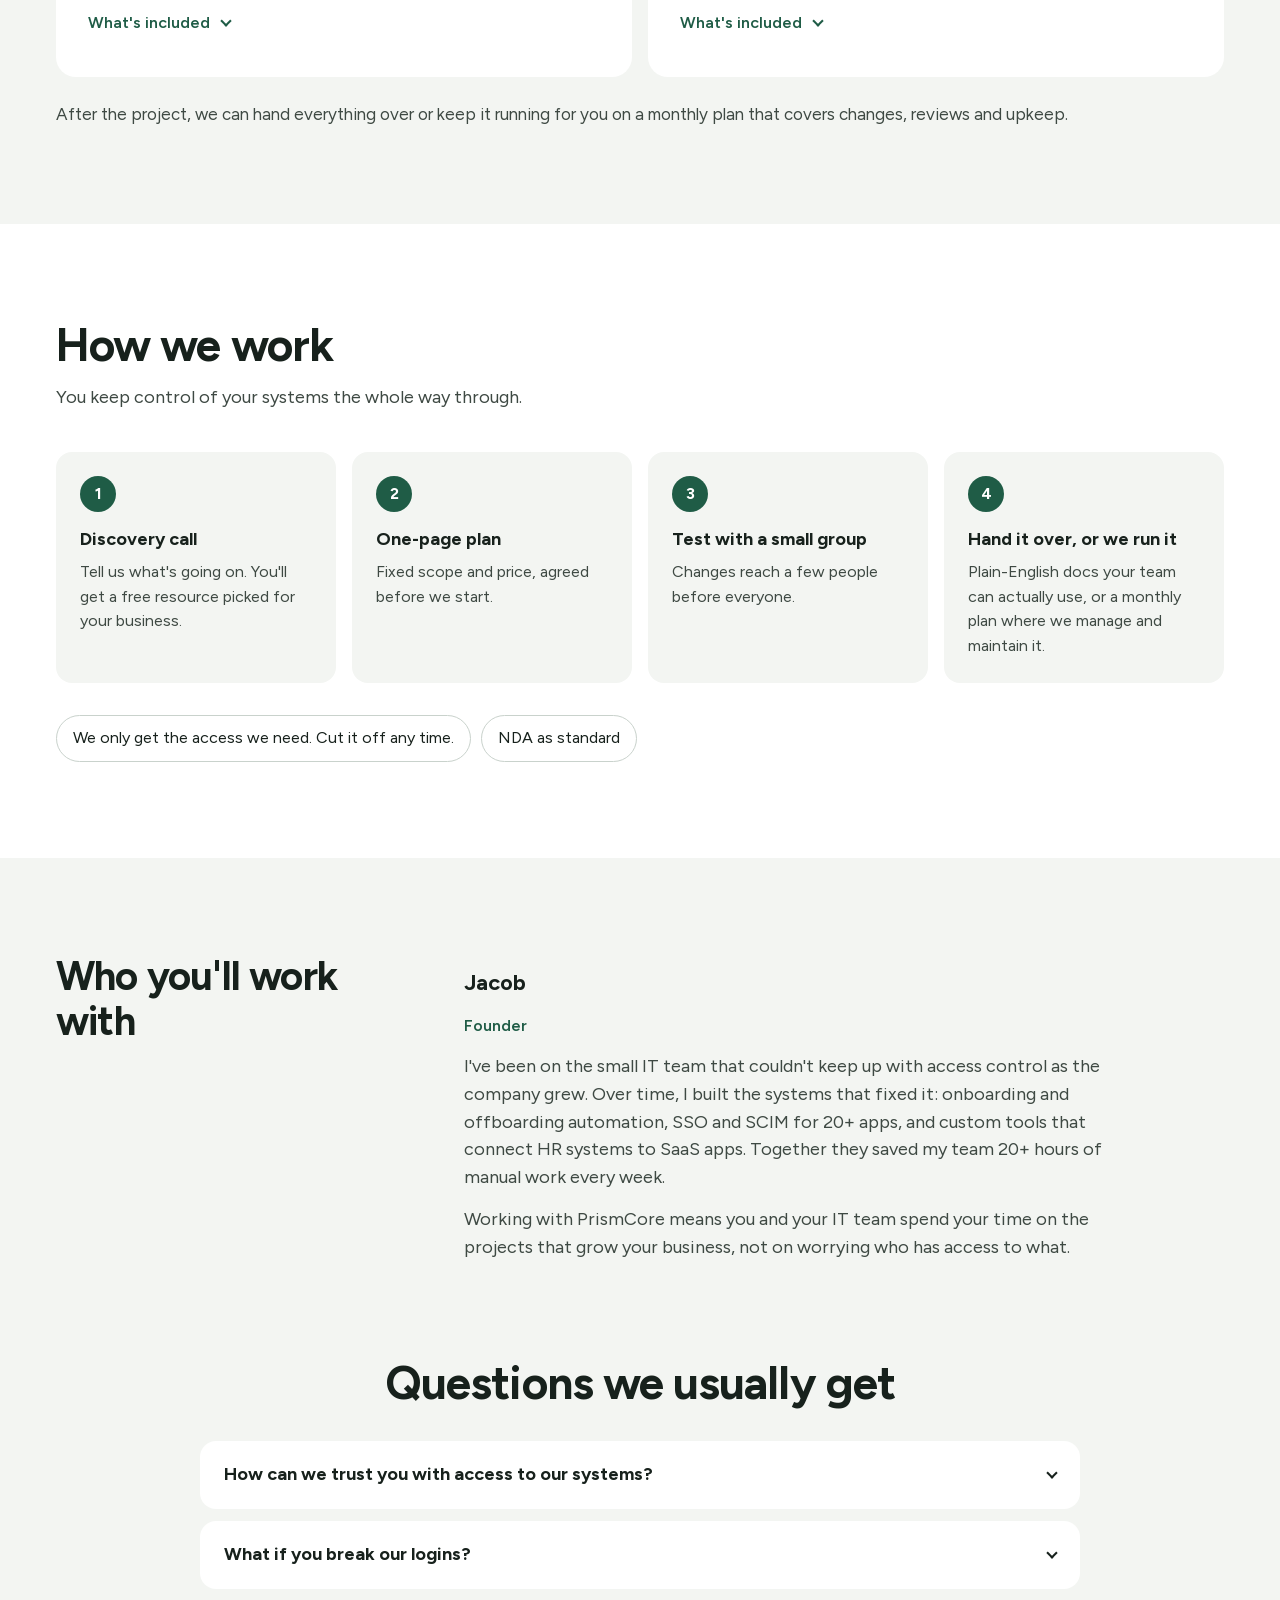
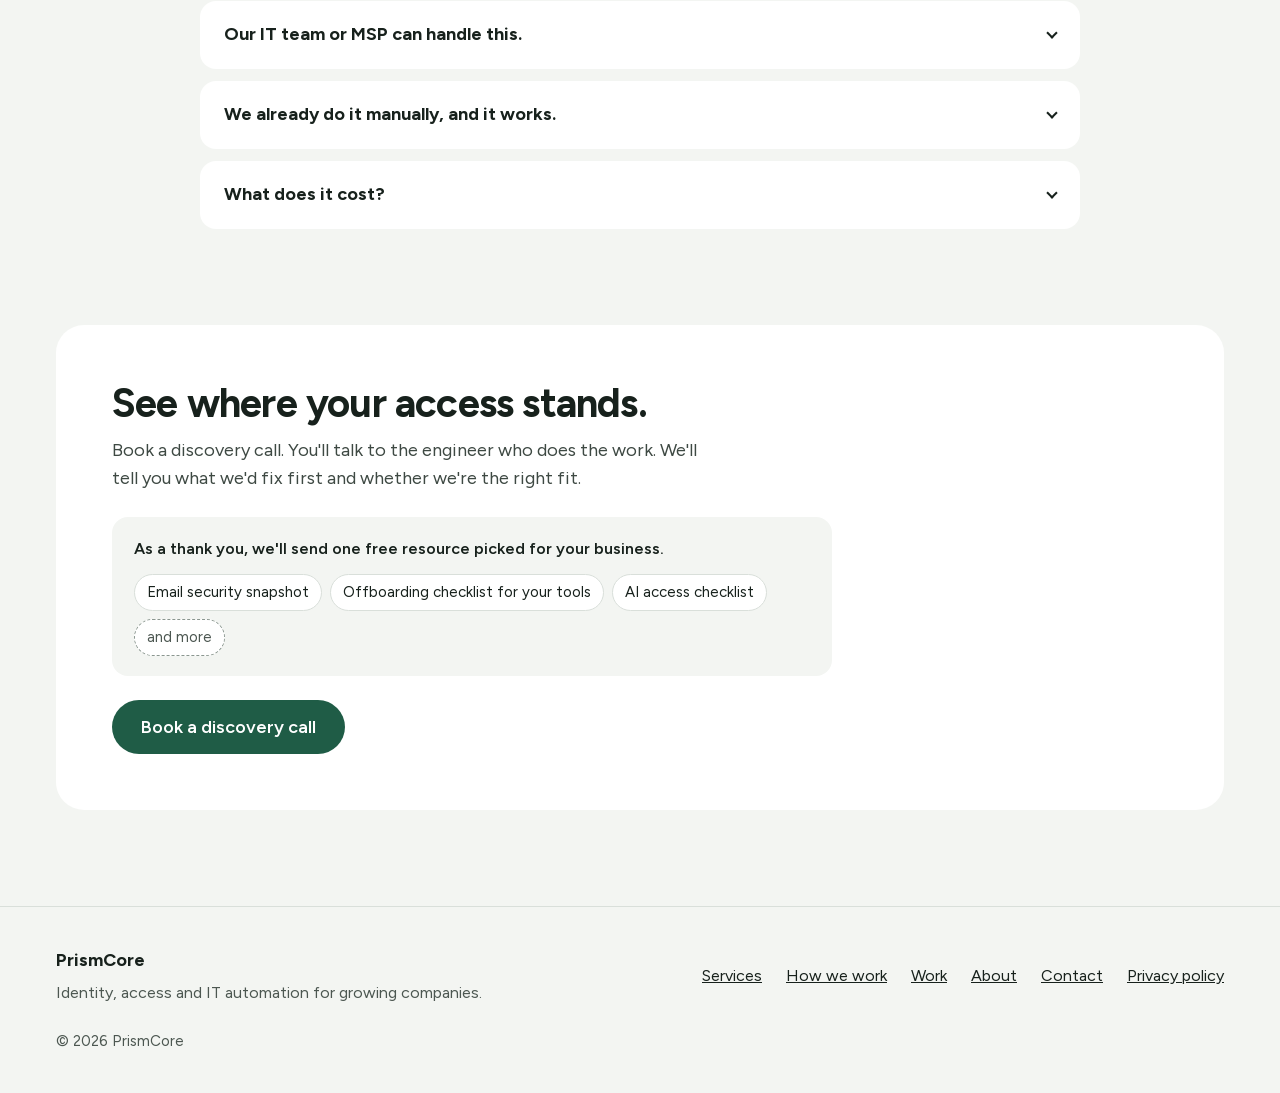
==== commit 6e1f0cdc: "feat: replace site with new single-page design" ====
--- a/index.html
+++ b/index.html
@@ -1,439 +1,299 @@
-<!DOCTYPE html>
+<!doctype html>
 <html lang="en">
 <head>
-  <meta charset="UTF-8" />
-  <meta name="viewport" content="width=device-width, initial-scale=1" />
-  <meta name="color-scheme" content="light" />
-
-  <title>PrismCore | Okta consulting</title>
-  <meta name="description" content="Cleanup, integrations, provisioning, and MFA rollouts for growing companies without a dedicated identity engineer." />
-
-  <link rel="canonical" href="https://prismcoretech.com/" />
-  <link rel="icon" href="mark.png" />
-  <link rel="apple-touch-icon" href="mark.png" />
-
-  <meta property="og:type" content="website" />
-  <meta property="og:site_name" content="PrismCore" />
-  <meta property="og:url" content="https://prismcoretech.com/" />
-  <meta property="og:title" content="PrismCore | Okta consulting" />
-  <meta property="og:description" content="Cleanup, integrations, provisioning, and MFA rollouts for growing companies without a dedicated identity engineer." />
-  <meta property="og:image" content="https://prismcoretech.com/mark.png" />
-  <meta name="twitter:card" content="summary" />
-  <meta name="twitter:title" content="PrismCore | Okta consulting" />
-  <meta name="twitter:description" content="Cleanup, integrations, provisioning, and MFA rollouts for growing companies without a dedicated identity engineer." />
-  <meta name="twitter:image" content="https://prismcoretech.com/mark.png" />
-
-  <style>
-    *, *::before, *::after { box-sizing: border-box; margin: 0; padding: 0; }
-
-    :root {
-      --paper:       #ffffff;
-      --ink:         #0f1721;
-      --muted:       #566370;
-      --faint:       #8a95a1;
-      --line:        #e2e6ea;
-      --accent:      #0b6079;
-      --accent-deep: #084b5f;
-      --band:        #f1f7f9;
-      --band-line:   #d3e0e4;
-
-      --shell: 1240px;
-      --pad: 2.5rem;
-    }
-
-    html {
-      font-size: 16px;
-      -webkit-text-size-adjust: 100%;
-      -webkit-font-smoothing: antialiased;
-      -moz-osx-font-smoothing: grayscale;
-    }
-
-    @media (prefers-reduced-motion: no-preference) {
-      html { scroll-behavior: smooth; }
-    }
-
-    body {
-      background: var(--paper);
-      color: var(--ink);
-      font-family: -apple-system, BlinkMacSystemFont, "Segoe UI", Roboto,
-                   "Helvetica Neue", Arial, sans-serif;
-      font-size: 1rem;
-      line-height: 1.55;
-      display: flex;
-      flex-direction: column;
-      min-height: 100vh;
-    }
-
-    .shell {
-      width: 100%;
-      max-width: var(--shell);
-      margin: 0 auto;
-      padding-left: var(--pad);
-      padding-right: var(--pad);
-    }
-
-    a { color: inherit; }
-
-    :focus-visible { outline: 2px solid var(--accent); outline-offset: 3px; }
-
-    h2 {
-      font-size: 1.1875rem;
-      font-weight: 600;
-      letter-spacing: -0.018em;
-      line-height: 1.3;
-      margin-bottom: 1.25rem;
-    }
-
-    /* ---- Top bar ---- */
-
-    .topbeam { height: 3px; background: var(--accent); }
-
-    .topbar { border-bottom: 1px solid var(--line); }
-
-    .topbar-in {
-      display: flex;
-      align-items: center;
-      justify-content: space-between;
-      gap: 1rem;
-      height: 4rem;
-    }
-
-    .brand { display: inline-flex; align-items: center; gap: 0.5rem; }
-
-    /* mark.png is 500x500 with the glyph filling only the middle 40%,
-       so it is oversized inside a clipped box to crop the dead padding */
-    .mark {
-      width: 22px;
-      height: 22px;
-      flex: none;
-      display: flex;
-      align-items: center;
-      justify-content: center;
-      overflow: hidden;
-    }
-
-    .mark img { width: 48px; height: 48px; flex: none; display: block; }
-
-    .wordmark {
-      font-size: 1rem;
-      font-weight: 600;
-      letter-spacing: -0.012em;
-    }
-
-    .nav-link {
-      font-size: 0.875rem;
-      color: var(--muted);
-      text-decoration: none;
-      padding: 0.375rem 0;
-      border-bottom: 1px solid transparent;
-      white-space: nowrap;
-    }
-
-    .nav-link:hover { color: var(--ink); border-bottom-color: var(--accent); }
-
-    /* ---- Hero ---- */
-
-    .hero { padding-top: 4.5rem; padding-bottom: 4rem; }
-
-    h1 {
-      font-size: clamp(1.9375rem, 4.2vw, 3.75rem);
-      font-weight: 700;
-      line-height: 1.04;
-      letter-spacing: -0.031em;
-      max-width: 22ch;
-      text-wrap: balance;
-    }
-
-    .lede {
-      margin-top: 1.375rem;
-      font-size: clamp(1.0625rem, 1.5vw, 1.125rem);
-      line-height: 1.5;
-      color: var(--muted);
-      max-width: 58ch;
-    }
-
-    .btn {
-      display: inline-block;
-      margin-top: 2rem;
-      padding: 0.75rem 1.375rem;
-      background: var(--accent);
-      color: #fff;
-      font-size: 0.9375rem;
-      font-weight: 500;
-      letter-spacing: -0.005em;
-      text-decoration: none;
-      border: 1px solid var(--accent);
-      border-radius: 3px;
-      max-width: 100%;
-      overflow-wrap: break-word;
-    }
-
-    .btn:hover { background: var(--accent-deep); border-color: var(--accent-deep); }
-
-    .btn-ghost { background: transparent; color: var(--ink); border-color: #c8d0d8; }
-    .btn-ghost:hover { background: transparent; color: var(--accent); border-color: var(--accent); }
-
-    /* ---- Proof band (tinted, divided cells) ---- */
-
-    .band {
-      background: var(--band);
-      border-top: 1px solid var(--accent);
-      border-bottom: 1px solid var(--band-line);
-    }
-
-    .proof { display: grid; grid-template-columns: repeat(3, 1fr); }
-
-    .proof p {
-      padding: 1.375rem 1.75rem;
-      border-left: 1px solid var(--band-line);
-      font-size: 0.9375rem;
-      line-height: 1.45;
-    }
-
-    .proof p:first-child { padding-left: 0; border-left: 0; }
-    .proof p:last-child { padding-right: 0; }
-
-    /* ---- Sections ---- */
-
-    .section { padding-top: 3rem; padding-bottom: 3rem; }
-
-    .tint {
-      background: var(--band);
-      border-top: 1px solid var(--band-line);
-      border-bottom: 1px solid var(--band-line);
-    }
-
-    /* ---- What I do: hairline spec grid ---- */
-
-    .rows { border-top: 1px solid var(--line); }
-
-    .rows > div {
-      display: grid;
-      grid-template-columns: minmax(140px, 200px) minmax(0, 1fr);
-      column-gap: 2rem;
-      padding: 0.8125rem 0;
-      border-bottom: 1px solid var(--line);
-    }
-
-    .rows dt {
-      font-size: 0.9375rem;
-      font-weight: 600;
-      color: var(--accent);
-      letter-spacing: -0.008em;
-    }
-
-    .rows dd {
-      font-size: 0.9375rem;
-      line-height: 1.55;
-      color: var(--muted);
-      max-width: 82ch;
-    }
-
-    /* ---- How engagements work: outlined panel, accent markers ---- */
-
-    .panel {
-      border: 1px solid var(--line);
-      border-radius: 4px;
-      padding: 1.625rem 1.75rem;
-    }
-
-    .terms {
-      list-style: none;
-      display: grid;
-      grid-template-columns: 1fr 1fr;
-      column-gap: 3rem;
-      row-gap: 1rem;
-    }
-
-    .terms li {
-      position: relative;
-      padding-left: 1.125rem;
-      font-size: 0.9375rem;
-      line-height: 1.5;
-      color: var(--muted);
-    }
-
-    .terms li::before {
-      content: "";
-      position: absolute;
-      left: 0;
-      top: 0.58em;
-      width: 6px;
-      height: 6px;
-      border-radius: 1px;
-      background: var(--accent);
-    }
-
-    /* ---- About ---- */
-
-    .prose { max-width: 74ch; }
-
-    .prose p {
-      font-size: 1.0625rem;
-      line-height: 1.65;
-      color: var(--muted);
-    }
-
-    .prose p + p { margin-top: 1rem; }
-
-    /* ---- Contact ---- */
-
-    .contact-line { font-size: 1.0625rem; color: var(--ink); max-width: 46ch; }
-    #contact .btn { margin-top: 1.25rem; }
-
-    /* ---- Footer ---- */
-
-    footer {
-      margin-top: auto;
-      padding-top: 1.5rem;
-      padding-bottom: 1.5rem;
-      font-size: 0.8125rem;
-      color: var(--faint);
-    }
-
-    /* ---- Breakpoints ---- */
-
-    @media (max-width: 64rem) {
-      :root { --pad: 2rem; }
-      .hero { padding-top: 3.5rem; padding-bottom: 3.25rem; }
-      .section { padding-top: 3.25rem; padding-bottom: 3.25rem; }
-    }
-
-    @media (max-width: 62rem) {
-      .proof { grid-template-columns: 1fr; }
-
-      .proof p {
-        padding: 0.875rem 0;
-        border-left: 0;
-        border-top: 1px solid var(--band-line);
-      }
-
-      .proof p:first-child { padding-top: 1.125rem; border-top: 0; }
-      .proof p:last-child { padding-bottom: 1.125rem; }
-
-    }
-
-    @media (max-width: 55rem) {
-      .terms { grid-template-columns: 1fr; row-gap: 0.875rem; }
-    }
-
-    @media (max-width: 40rem) {
-      :root { --pad: 1.375rem; }
-
-      .hero { padding-top: 2.75rem; padding-bottom: 2.5rem; }
-      .section { padding-top: 2.75rem; padding-bottom: 2.75rem; }
-
-      .panel { padding: 1.375rem 1.25rem; }
-
-      .rows > div {
-        grid-template-columns: 1fr;
-        row-gap: 0.1875rem;
-        padding: 0.875rem 0;
-      }
-
-      .prose p { font-size: 1rem; }
-      .contact-line { font-size: 1rem; }
-    }
-  </style>
+<meta charset="utf-8">
+<meta name="viewport" content="width=device-width, initial-scale=1">
+<title>PrismCore | Identity, access and IT automation</title>
+<meta name="description" content="We set up identity and access so new hires get the right access on day one and leavers lose it the same day. For growing companies of 30 to 500 people.">
+<meta property="og:title" content="PrismCore | Identity, access and IT automation">
+<meta property="og:description" content="We set up identity and access so new hires get the right access on day one and leavers lose it the same day. For growing companies of 30 to 500 people.">
+<meta name="theme-color" content="#1F5C46">
+<link rel="canonical" href="https://prismcoretech.com/">
+<link rel="icon" href="favicon.svg" type="image/svg+xml">
+<link rel="preload" href="fonts/figtree-latin.woff2" as="font" type="font/woff2" crossorigin>
+<link href="https://assets.calendly.com/assets/external/widget.css" rel="stylesheet">
+<link href="styles.css" rel="stylesheet">
+<script src="https://assets.calendly.com/assets/external/widget.js" async></script>
+<script src="main.js" defer></script>
 </head>
 <body>
 
-  <div class="topbeam"></div>
-
-  <header class="topbar">
-    <div class="shell topbar-in">
-      <span class="brand">
-        <span class="mark"><img src="mark.png" alt="" /></span>
-        <span class="wordmark">PrismCore</span>
-      </span>
-      <a class="nav-link" href="#contact">Contact</a>
-    </div>
-  </header>
-
-  <main>
-
-    <section class="hero shell">
-      <h1>Okta help for growing IT teams</h1>
-      <p class="lede">Cleanup, integrations, provisioning, and MFA rollouts for growing companies without a dedicated identity engineer.</p>
-      <a class="btn" href="mailto:jacob@prismcoretech.com">Email me</a>
-    </section>
-
-    <section class="band">
-      <div class="shell proof">
-        <p>Led an organization-wide Okta rollout</p>
-        <p>SSO and SCIM across dozens of apps</p>
-        <p>Company-wide MFA for 1,200 users</p>
-      </div>
-    </section>
-
-    <section class="section">
-      <div class="shell">
-        <h2>What I do</h2>
-        <dl class="rows">
-          <div>
-            <dt>Tenant cleanup:</dt>
-            <dd>Stale accounts, group sprawl, app assignments, and admin roles, fixed without breaking anyone's access.</dd>
-          </div>
-          <div>
-            <dt>App integrations:</dt>
-            <dd>SAML and OIDC, new or broken.</dd>
-          </div>
-          <div>
-            <dt>Provisioning:</dt>
-            <dd>SCIM and lifecycle automation so onboarding and offboarding happen on time.</dd>
-          </div>
-          <div>
-            <dt>MFA rollouts:</dt>
-            <dd>Okta Verify and phishing-resistant MFA, including getting people enrolled.</dd>
-          </div>
-          <div>
-            <dt>Automation:</dt>
-            <dd>Okta API tooling for the repetitive admin work nobody has time for.</dd>
-          </div>
-        </dl>
-      </div>
-    </section>
-
-    <section class="section">
-      <div class="shell">
-        <h2>How engagements work</h2>
-        <div class="panel">
-          <ul class="terms">
-            <li>Fixed scope and price, agreed in writing before any work starts.</li>
-            <li>Least-privilege access that you control and can revoke anytime.</li>
-            <li>Every change piloted with a small group before it reaches everyone.</li>
-            <li>NDA on every project. BAA for healthcare.</li>
-            <li>Documentation at handoff so your team can run it after.</li>
-            <li>Ongoing support on a monthly retainer if you want it after the project.</li>
-          </ul>
-        </div>
-      </div>
-    </section>
-
-    <section class="section">
-      <div class="shell">
-        <h2>About</h2>
-        <div class="prose">
-          <p>I'm Jacob, an experienced Okta administrator. I've worked at companies of 1,000+ employees, including HIPAA-regulated healthcare, and led a full Okta rollout end to end: SSO and SCIM across dozens of SaaS apps, attribute-based access control, and company-wide MFA.</p>
-          <p>I built custom sync middleware with Workday, developed RBAC models and JML automations that tightened up onboarding and offboarding, and wrote a custom SCIM router for the apps where Okta's built-in integrations don't exist or where we needed more control over the workflow.</p>
-          <p>PrismCore is my practice, and you work with me directly.</p>
-        </div>
-      </div>
-    </section>
-
-    <section class="section tint" id="contact">
-      <div class="shell">
-        <h2>Contact</h2>
-        <p class="contact-line">Tell me what's going on in your Okta tenant.</p>
-        <a class="btn btn-ghost" href="mailto:jacob@prismcoretech.com">jacob@prismcoretech.com</a>
-      </div>
-    </section>
-
-  </main>
-
-  <footer>
-    <div class="shell">&copy; 2026 PrismCore AI LLC.</div>
-  </footer>
+<header>
+  <div class="container header-row">
+    <a class="logo" href="#top">
+      <svg width="36" height="36" viewBox="144 150 204 204" aria-hidden="true" fill="none" stroke="currentColor" stroke-width="8" stroke-linecap="round" stroke-linejoin="round"><path d="M246 157 L262.5 190 H229.5 Z M223 203 H269 L280.5 226 H211.5 Z M205 239 H287 L300.5 266 H191.5 Z M185 279 H307 L320.5 306 H171.5 Z M232 319 H165 L151 347.5 H341 L327 319 H260"/><circle cx="246" cy="319" r="4" fill="currentColor" stroke="none"/></svg>
+      PrismCore
+    </a>
+    <a class="button button-primary button-header" href="https://calendly.com/REPLACE-ME" target="_blank" rel="noopener" data-calendly>Book a call</a>
+  </div>
+</header>
+
+<main>
+
+  <section class="container hero">
+    <h1 class="display">People come and go.<br>Your security doesn't.</h1>
+    <p class="lead">We set up a system that gives every new hire the right tools on day one and locks out terminated employees same day. When it's done, we hand it over with clear docs, or keep running it for you.</p>
+    <div class="button-row">
+      <a class="button button-primary" href="https://calendly.com/REPLACE-ME" target="_blank" rel="noopener" data-calendly>Book a discovery call</a>
+      <a class="button button-secondary" href="#how">See how it works</a>
+    </div>
+    <p class="fine hero-tools">Works with Microsoft 365, Google Workspace, Okta, JumpCloud and more.</p>
+
+    <div class="grid grid-280">
+      <div class="card lifecycle-card">
+        <div class="lifecycle-card-top">
+          <span class="label">First day</span>
+          <svg width="28" height="28" viewBox="0 0 28 28" aria-hidden="true"><circle cx="14" cy="14" r="12" fill="#DCEBE3"/><path d="M14 8 V20 M8 14 H20" stroke="#1F5C46" stroke-width="2" stroke-linecap="round"/></svg>
+        </div>
+        <h2 class="card-title">Ready before they log in</h2>
+        <p class="card-text">Email, apps and the right permissions, set up automatically from their role.</p>
+      </div>
+      <div class="card lifecycle-card">
+        <div class="lifecycle-card-top">
+          <span class="label">New role</span>
+          <svg width="28" height="28" viewBox="0 0 28 28" aria-hidden="true"><circle cx="14" cy="14" r="12" fill="#DCEBE3"/><path d="M8 11 H19 L16 8 M20 17 H9 L12 20" fill="none" stroke="#1F5C46" stroke-width="2" stroke-linecap="round" stroke-linejoin="round"/></svg>
+        </div>
+        <h2 class="card-title">Access moves with them</h2>
+        <p class="card-text">New access added, old access removed. Nobody files a ticket.</p>
+      </div>
+      <div class="card lifecycle-card">
+        <div class="lifecycle-card-top">
+          <span class="label">Last day</span>
+          <svg width="28" height="28" viewBox="0 0 28 28" aria-hidden="true"><circle cx="14" cy="14" r="12" fill="#DCEBE3"/><path d="M8 14 H20" stroke="#1F5C46" stroke-width="2" stroke-linecap="round"/></svg>
+        </div>
+        <h2 class="card-title">Locked out the same day</h2>
+        <p class="card-text">Every account closed, including the apps nobody remembers.</p>
+      </div>
+    </div>
+    <p class="fine hero-footnote">All three run off your HR system. When HR makes a change, access follows.</p>
+  </section>
+
+  <section id="work" class="container featured">
+    <div class="panel-green">
+      <p class="eyebrow">Featured work</p>
+      <h2 class="h2-panel featured-title">1,000+ people on one identity system, built from scratch.</h2>
+      <p class="featured-text">Done by our founder, Jacob, for a HIPAA-regulated organization.</p>
+      <ul class="unstyled-list checklist">
+        <li><svg width="20" height="20" viewBox="0 0 20 20" aria-hidden="true"><path d="M4 10.5 L8 14.5 L16 6" fill="none" stroke="#CFE5DA" stroke-width="2.2" stroke-linecap="round" stroke-linejoin="round"/></svg><span>Okta rolled out from scratch, with MFA across the organization</span></li>
+        <li><svg width="20" height="20" viewBox="0 0 20 20" aria-hidden="true"><path d="M4 10.5 L8 14.5 L16 6" fill="none" stroke="#CFE5DA" stroke-width="2.2" stroke-linecap="round" stroke-linejoin="round"/></svg><span>A custom sync that feeds HR data into Okta</span></li>
+        <li><svg width="20" height="20" viewBox="0 0 20 20" aria-hidden="true"><path d="M4 10.5 L8 14.5 L16 6" fill="none" stroke="#CFE5DA" stroke-width="2.2" stroke-linecap="round" stroke-linejoin="round"/></svg><span>A custom SCIM server for apps with no built-in support</span></li>
+        <li><svg width="20" height="20" viewBox="0 0 20 20" aria-hidden="true"><path d="M4 10.5 L8 14.5 L16 6" fill="none" stroke="#CFE5DA" stroke-width="2.2" stroke-linecap="round" stroke-linejoin="round"/></svg><span>Internal tools that automate onboarding and offboarding tasks</span></li>
+      </ul>
+      <div class="grid grid-200 stats">
+        <div class="stat"><p class="stat-value">Under 1 min</p><p class="stat-label">to set up a new hire</p></div>
+        <div class="stat"><p class="stat-value">Under 1 min</p><p class="stat-label">to lock out someone who leaves</p></div>
+        <div class="stat"><p class="stat-value">20+</p><p class="stat-label">apps connected with SSO and SCIM</p></div>
+      </div>
+    </div>
+  </section>
+
+  <section class="band">
+    <div class="container section">
+      <h2 class="h2 section-head">For companies that grew faster than their access rules.</h2>
+      <p class="section-intro">Usually 30 to 500 people, with no one dedicated to identity. Access gets handed out by whoever's free and revoked when someone remembers weeks later.</p>
+      <div class="grid grid-240">
+        <div class="role-card">
+          <p class="label">IT managers</p>
+          <p class="role-pain">An ex-employee still has a working login, months after their last day.</p>
+          <p class="role-outcome">Fewer access tickets. No more manual offboarding.</p>
+        </div>
+        <div class="role-card">
+          <p class="label">Ops and security leads</p>
+          <p class="role-pain">The admin password is shared, and nobody's sure who still has it.</p>
+          <p class="role-outcome">Admin access locked down. Audit evidence ready before anyone asks.</p>
+        </div>
+        <div class="role-card">
+          <p class="label">HR leaders</p>
+          <p class="role-pain">New hires spend their first morning waiting on logins.</p>
+          <p class="role-outcome">New hires working on day one. Exits handled the same day.</p>
+        </div>
+        <div class="role-card">
+          <p class="label">Founders</p>
+          <p class="role-pain">A customer security questionnaire asks how you offboard people, and nobody has a good answer.</p>
+          <p class="role-outcome">Fast, honest answers for customer security reviews and cyber insurance forms.</p>
+        </div>
+      </div>
+    </div>
+  </section>
+
+  <section id="services" class="container section">
+    <h2 class="h2 section-head">What we fix</h2>
+    <p class="section-intro">Whatever your tools or your mess, we've probably seen it. Tools named here are examples, not the full list.</p>
+    <div class="grid grid-services">
+
+      <article class="card service-card">
+        <span class="tag tag-green">The core</span>
+        <h3 class="card-title">Control who gets in</h3>
+        <p class="card-text">Clean up your login system, add single sign-on and two-step login, automate hires, role changes and exits, and lock down admin accounts.</p>
+        <p class="service-tools">Microsoft Entra, Okta, Google Workspace, JumpCloud and more. SSO, SCIM, MFA.</p>
+        <details class="expander">
+          <summary>What's included</summary>
+          <ul>
+            <li>Identity provider setup and cleanup: Microsoft Entra, Okta, Google Workspace, JumpCloud and others</li>
+            <li>SSO and SCIM rollout across your SaaS apps</li>
+            <li>MFA rollout, including phishing-resistant MFA for admins and key people</li>
+            <li>Conditional access policies</li>
+            <li>Automated hires, role changes and exits, tied to your HR system</li>
+            <li>Privileged access: separate admin accounts, just-in-time elevation, removing local admin rights</li>
+            <li>Password vault rollout: 1Password, Bitwarden, Keeper and others</li>
+            <li>Role-based access design and recurring access reviews</li>
+            <li>Service account and API key inventory and cleanup</li>
+          </ul>
+        </details>
+      </article>
+
+      <article class="card service-card">
+        <span class="tag tag-neutral">Connect it all</span>
+        <h3 class="card-title">Connect HR to everything</h3>
+        <p class="card-text">Your HR system drives every account. Access reviews and audit evidence run on a schedule. Every automation comes documented.</p>
+        <p class="service-tools">BambooHR, Rippling, Gusto, ADP, Workday and more</p>
+        <details class="expander">
+          <summary>What's included</summary>
+          <ul>
+            <li>User provisioning and deprovisioning through SCIM, Microsoft Graph, Power Automate or scripts, whatever fits your stack</li>
+            <li>Automated access reviews and audit evidence collection</li>
+            <li>Custom integrations between your HR system, identity provider, ticketing and SaaS tools</li>
+            <li>Internal tools and scripts, handed over with documentation so your team owns them</li>
+          </ul>
+        </details>
+      </article>
+
+      <article class="card service-card">
+        <span class="tag tag-green">AI access</span>
+        <h3 class="card-title">Give your AI tools safe access</h3>
+        <p class="card-text">AI agents and automations need access to your systems to be useful. We give each one its own identity with only the permissions it needs, and logs you can review, so you can put AI to work without breaking your security or compliance rules.</p>
+        <p class="service-tools">Microsoft Copilot, ChatGPT, Claude, Gemini, MCP servers and more.</p>
+        <details class="expander">
+          <summary>What's included</summary>
+          <ul>
+            <li>A review of what your current AI tools can see and who can use them</li>
+            <li>Separate identities for AI agents and automations, never shared user accounts</li>
+            <li>Scoped permissions, so each agent gets only the access its job needs</li>
+            <li>API keys and tokens kept in a vault and rotated, not pasted into code or prompts</li>
+            <li>Logging and access reviews that show what AI touched, for audits and security questionnaires</li>
+            <li>Rules for which AI tools staff can connect to company data</li>
+          </ul>
+        </details>
+      </article>
+
+      <article class="card service-card">
+        <span class="tag tag-dark">Fixed price</span>
+        <h3 class="card-title">Start small</h3>
+        <p class="card-text">One fixed-price check before any big project: offboarding and access, AI tool access, Microsoft 365 or Google Workspace, email security, security questionnaires, or SOC 2 and HIPAA evidence.</p>
+        <p class="service-tools">Credited toward your project if you sign within 30 days.</p>
+        <details class="expander">
+          <summary>What's included</summary>
+          <ul>
+            <li>Access and offboarding assessment</li>
+            <li>Microsoft 365 or Google Workspace security review: MFA, conditional access, admin roles, sharing</li>
+            <li>Email security check: SPF, DKIM, DMARC</li>
+            <li>AI access review: what your AI tools can see and who can use them</li>
+            <li>Help with customer security questionnaires and cyber insurance questionnaires</li>
+            <li>Identity and access controls and evidence for SOC 2 and HIPAA. We prepare the controls and evidence; we are not auditors.</li>
+          </ul>
+        </details>
+      </article>
+
+    </div>
+    <p class="services-after">After the project, we can hand everything over or keep it running for you on a monthly plan that covers changes, reviews and upkeep.</p>
+  </section>
+
+  <section id="how" class="band">
+    <div class="container section">
+      <h2 class="h2 section-head">How we work</h2>
+      <p class="section-intro">You keep control of your systems the whole way through.</p>
+      <ol class="unstyled-list grid grid-200 steps">
+        <li class="step"><span class="step-number">1</span><h3 class="step-title">Discovery call</h3><p class="step-text">Tell us what's going on. You'll get a free resource picked for your business.</p></li>
+        <li class="step"><span class="step-number">2</span><h3 class="step-title">One-page plan</h3><p class="step-text">Fixed scope and price, agreed before we start.</p></li>
+        <li class="step"><span class="step-number">3</span><h3 class="step-title">Test with a small group</h3><p class="step-text">Changes reach a few people before everyone.</p></li>
+        <li class="step"><span class="step-number">4</span><h3 class="step-title">Hand it over, or we run it</h3><p class="step-text">Plain-English docs your team can actually use, or a monthly plan where we manage and maintain it.</p></li>
+      </ol>
+      <div class="chips">
+        <span class="chip-outline">We only get the access we need. Cut it off any time.</span>
+        <span class="chip-outline">NDA as standard</span>
+      </div>
+    </div>
+  </section>
+
+  <section id="about" class="container section-top-only">
+    <div class="about">
+      <h2 class="h2-panel about-title">Who you'll work with</h2>
+      <div class="about-body">
+        <p class="about-name">Jacob</p>
+        <p class="about-role">Founder</p>
+        <p class="about-text">I've been on the small IT team that couldn't keep up with access control as the company grew. Over time, I built the systems that fixed it: onboarding and offboarding automation, SSO and SCIM for 20+ apps, and custom tools that connect HR systems to SaaS apps. Together they saved my team 20+ hours of manual work every week.</p>
+        <p class="about-text">Working with PrismCore means you and your IT team spend your time on the projects that grow your business, not on worrying who has access to what.</p>
+      </div>
+    </div>
+  </section>
+
+  <section id="faq" class="container section-top-only">
+    <h2 class="h2 faq-title">Questions we usually get</h2>
+    <div class="faq-list">
+      <details class="faq-item">
+        <summary>How can we trust you with access to our systems?</summary>
+        <div class="faq-answer"><p>You control our access to every system and can revoke it at any time. Before we start, we agree together on the minimum access the work needs, and you remove it as soon as the project is done or your retainer ends. It's all laid out in a clear contract, with an NDA as standard.</p></div>
+      </details>
+      <details class="faq-item">
+        <summary>What if you break our logins?</summary>
+        <div class="faq-answer"><p>Every rollout is staged. We test with test users and a small pilot group before it reaches everyone else, and a rollback plan is ready in the rare case something goes wrong.</p></div>
+      </details>
+      <details class="faq-item">
+        <summary>Our IT team or MSP can handle this.</summary>
+        <div class="faq-answer"><p>We'd rather work alongside them. Specialized identity and automation skills are rare and expensive to hire at your size, and that's the gap we fill. We're not here to replace anyone: we hand the systems over to your team or help maintain them, and either way they get real time back each week.</p></div>
+      </details>
+      <details class="faq-item">
+        <summary>We already do it manually, and it works.</summary>
+        <div class="faq-answer">
+          <p>Manual works up to a point. Then the company grows, a hiring surge hits, or one termination gets missed. In a 2026 survey of 1,000 U.S. former employees, a third could still log in to their old work email. It only takes one missed account. We tie offboarding to your HR system, so when someone leaves, every account they had is closed the same day.</p>
+          <p class="faq-source">Source: Sagiss, 2026 Managed Security Report: Employee Offboarding.</p>
+        </div>
+      </details>
+      <details class="faq-item">
+        <summary>What does it cost?</summary>
+        <div class="faq-answer"><p>Most teams start with a fixed-price assessment, starting at $2,000. Larger projects are priced on company size, how many apps and users are involved, and a few other factors. We'd rather not guess without seeing your setup, so we go over pricing at the end of your discovery call.</p></div>
+      </details>
+    </div>
+  </section>
+
+  <section id="book" class="container section">
+    <div class="panel-white">
+      <div class="book-intro">
+        <h2 class="h2-panel">See where your access stands.</h2>
+        <p>Book a discovery call. You'll talk to the engineer who does the work. We'll tell you what we'd fix first and whether we're the right fit.</p>
+      </div>
+      <div class="resource-box">
+        <p class="resource-box-title">As a thank you, we'll send one free resource picked for your business.</p>
+        <ul class="unstyled-list resource-chips">
+          <li>Email security snapshot</li>
+          <li>Offboarding checklist for your tools</li>
+          <li>AI access checklist</li>
+          <li class="chip-more">and more</li>
+        </ul>
+      </div>
+      <a class="button button-primary" href="https://calendly.com/REPLACE-ME" target="_blank" rel="noopener" data-calendly>Book a discovery call</a>
+    </div>
+  </section>
+
+</main>
+
+<footer class="site-footer">
+  <div class="container footer-inner">
+    <div class="footer-brand">
+      <p class="footer-name">PrismCore</p>
+      <p class="fine">Identity, access and IT automation for growing companies.</p>
+    </div>
+    <nav class="footer-nav" aria-label="Footer">
+      <a href="#services">Services</a>
+      <a href="#how">How we work</a>
+      <a href="#work">Work</a>
+      <a href="#about">About</a>
+      <a href="https://calendly.com/REPLACE-ME" target="_blank" rel="noopener" data-calendly>Contact</a>
+      <a href="/privacy">Privacy policy</a>
+    </nav>
+    <p class="footer-copy">© <span id="year">2026</span> PrismCore</p>
+  </div>
+</footer>
 
 </body>
 </html>
--- a/styles.css
+++ b/styles.css
@@ -0,0 +1,785 @@
+@font-face {
+  font-family: 'Figtree';
+  font-style: normal;
+  font-weight: 400 700;
+  font-display: swap;
+  src: url('fonts/figtree-latin.woff2') format('woff2');
+  unicode-range: U+0000-00FF, U+0131, U+0152-0153, U+02BB-02BC, U+02C6, U+02DA, U+02DC, U+0304, U+0308, U+0329, U+2000-206F, U+20AC, U+2122, U+2191, U+2193, U+2212, U+2215, U+FEFF, U+FFFD;
+}
+
+@font-face {
+  font-family: 'Figtree';
+  font-style: normal;
+  font-weight: 400 700;
+  font-display: swap;
+  src: url('fonts/figtree-latin-ext.woff2') format('woff2');
+  unicode-range: U+0100-02BA, U+02BD-02C5, U+02C7-02CC, U+02CE-02D7, U+02DD-02FF, U+0304, U+0308, U+0329, U+1D00-1DBF, U+1E00-1E9F, U+1EF2-1EFF, U+2020, U+20A0-20AB, U+20AD-20C4, U+2113, U+2C60-2C7F, U+A720-A7FF;
+}
+
+:root {
+  --green: #1F5C46;
+  --green-dark: #174A38;
+  --green-tint: #DCEBE3;
+  --green-tint-text: #1A4D3B;
+  --on-green: #E3F0E9;
+  --on-green-soft: #CFE5DA;
+  --ink: #17211C;
+  --body: #3E4943;
+  --muted: #4C5751;
+  --ground: #F3F5F2;
+  --surface: #FFFFFF;
+  --line: #D9DFDA;
+  --line-soft: #E3E8E4;
+  --border: #C9D2CC;
+  --chip-neutral: #EEF1EE;
+  --field: #8A968F;
+  --error: #A3301B;
+
+  --font: 'Figtree', system-ui, sans-serif;
+  --fs-display: clamp(40px, 6.2vw, 76px);
+  --fs-h2: clamp(30px, 3.8vw, 46px);
+  --fs-h2-panel: clamp(28px, 3.4vw, 40px);
+  --fs-h3: 24px;
+  --fs-stat: 32px;
+  --fs-lead: clamp(18px, 1.7vw, 21px);
+  --fs-body: 18px;
+  --fs-card: 17px;
+  --fs-small: 16px;
+  --fs-fine: 15px;
+
+  --container: 1360px;
+  --gutter: clamp(20px, 5vw, 56px);
+  --section-y: clamp(56px, 8vw, 96px);
+
+  --r-field: 12px;
+  --r-panel-inner: 16px;
+  --r-card: 20px;
+  --r-panel: 28px;
+  --r-pill: 999px;
+}
+
+/* Base */
+
+*,
+*::before,
+*::after {
+  box-sizing: border-box;
+}
+
+@media (prefers-reduced-motion: no-preference) {
+  html {
+    scroll-behavior: smooth;
+  }
+}
+
+body {
+  margin: 0;
+  font-family: var(--font);
+  font-size: var(--fs-body);
+  line-height: 1.55;
+  color: var(--ink);
+  background: var(--ground);
+}
+
+h1,
+h2,
+h3,
+p,
+ul,
+ol {
+  margin: 0;
+}
+
+a {
+  color: var(--green);
+}
+
+:focus-visible {
+  outline: 3px solid var(--ink);
+  outline-offset: 3px;
+}
+
+.container {
+  max-width: var(--container);
+  margin: 0 auto;
+  padding-left: var(--gutter);
+  padding-right: var(--gutter);
+}
+
+.band {
+  background: var(--surface);
+}
+
+.section {
+  padding-top: var(--section-y);
+  padding-bottom: var(--section-y);
+}
+
+.section-top-only {
+  padding-top: var(--section-y);
+}
+
+.unstyled-list {
+  padding: 0;
+  list-style: none;
+}
+
+/* Type */
+
+.display {
+  margin-bottom: 24px;
+  max-width: 940px;
+  font-size: var(--fs-display);
+  font-weight: 700;
+  line-height: 1.03;
+  letter-spacing: -0.03em;
+}
+
+.h2 {
+  font-size: var(--fs-h2);
+  font-weight: 700;
+  line-height: 1.1;
+  letter-spacing: -0.02em;
+}
+
+.h2-panel {
+  font-size: var(--fs-h2-panel);
+  font-weight: 700;
+  line-height: 1.12;
+  letter-spacing: -0.02em;
+}
+
+.lead {
+  margin-bottom: 32px;
+  max-width: 640px;
+  font-size: var(--fs-lead);
+  color: var(--body);
+}
+
+.section-head {
+  margin-bottom: 14px;
+  max-width: 760px;
+}
+
+.section-intro {
+  margin-bottom: 40px;
+  max-width: 680px;
+  color: var(--body);
+}
+
+.fine {
+  font-size: var(--fs-small);
+  color: var(--muted);
+}
+
+.label {
+  font-size: var(--fs-fine);
+  font-weight: 600;
+  color: var(--green);
+}
+
+/* Buttons */
+
+.button {
+  display: inline-flex;
+  align-items: center;
+  justify-content: center;
+  min-height: 54px;
+  padding: 0 28px;
+  border: 1px solid transparent;
+  border-radius: var(--r-pill);
+  font-weight: 600;
+  text-decoration: none;
+  white-space: nowrap;
+}
+
+.button-primary {
+  background: var(--green);
+  color: var(--surface);
+}
+
+.button-primary:hover {
+  background: var(--green-dark);
+}
+
+.button-secondary {
+  background: var(--surface);
+  border-color: var(--border);
+  color: var(--ink);
+}
+
+.button-secondary:hover {
+  border-color: var(--ink);
+}
+
+.button-header {
+  min-height: 44px;
+  padding: 0 20px;
+  font-size: var(--fs-small);
+}
+
+.button-row {
+  display: flex;
+  flex-wrap: wrap;
+  gap: 12px;
+  margin-bottom: 16px;
+}
+
+/* Header */
+
+.header-row {
+  display: flex;
+  align-items: center;
+  justify-content: space-between;
+  gap: 16px;
+  padding-top: 16px;
+}
+
+.logo {
+  display: flex;
+  align-items: center;
+  gap: 10px;
+  min-height: 44px;
+  color: var(--ink);
+  font-size: 20px;
+  font-weight: 700;
+  letter-spacing: -0.01em;
+  text-decoration: none;
+}
+
+.logo svg {
+  flex: 0 0 auto;
+  color: var(--green);
+}
+
+/* Grids */
+
+.grid {
+  display: grid;
+  gap: 16px;
+}
+
+.grid-280 {
+  grid-template-columns: repeat(auto-fit, minmax(min(100%, 280px), 1fr));
+}
+
+.grid-240 {
+  grid-template-columns: repeat(auto-fit, minmax(min(100%, 240px), 1fr));
+}
+
+.grid-200 {
+  grid-template-columns: repeat(auto-fit, minmax(min(100%, 200px), 1fr));
+}
+
+.grid-services {
+  grid-template-columns: repeat(auto-fit, minmax(min(100%, 440px), 1fr));
+  align-items: start;
+}
+
+/* Hero */
+
+.hero {
+  padding-top: clamp(24px, 4vw, 48px);
+  padding-bottom: clamp(48px, 7vw, 88px);
+}
+
+.hero-tools {
+  margin-bottom: clamp(40px, 6vw, 64px);
+}
+
+.hero-footnote {
+  margin-top: 20px;
+}
+
+.card {
+  display: flex;
+  flex-direction: column;
+  padding: 28px;
+  background: var(--surface);
+  border-radius: var(--r-card);
+}
+
+.lifecycle-card {
+  gap: 12px;
+}
+
+.lifecycle-card-top {
+  display: flex;
+  align-items: center;
+  justify-content: space-between;
+  gap: 12px;
+}
+
+.card-title {
+  font-size: var(--fs-h3);
+  font-weight: 700;
+  line-height: 1.2;
+}
+
+.card-text {
+  font-size: var(--fs-card);
+  color: var(--body);
+}
+
+/* Featured work */
+
+.featured {
+  padding-bottom: var(--section-y);
+}
+
+.panel-green {
+  padding: clamp(28px, 5vw, 56px);
+  background: var(--green);
+  color: var(--surface);
+  border-radius: var(--r-panel);
+}
+
+.eyebrow {
+  margin-bottom: 14px;
+  font-size: var(--fs-fine);
+  font-weight: 600;
+  color: var(--on-green-soft);
+}
+
+.featured-title {
+  margin-bottom: 16px;
+  max-width: 820px;
+}
+
+.featured-text {
+  margin-bottom: 24px;
+  max-width: 700px;
+  color: var(--on-green);
+}
+
+.checklist {
+  display: grid;
+  grid-template-columns: repeat(auto-fit, minmax(min(100%, 320px), 1fr));
+  gap: 12px 32px;
+  margin-bottom: 32px;
+}
+
+.checklist li {
+  display: flex;
+  align-items: flex-start;
+  gap: 12px;
+}
+
+.checklist svg {
+  flex: 0 0 20px;
+  margin-top: 4px;
+}
+
+.stats {
+  gap: 12px;
+}
+
+.stat {
+  padding: 20px;
+  background: var(--green-dark);
+  border-radius: var(--r-panel-inner);
+}
+
+.stat-value {
+  margin-bottom: 6px;
+  font-size: var(--fs-stat);
+  font-weight: 700;
+  line-height: 1.1;
+  color: var(--surface);
+}
+
+.stat-label {
+  font-size: var(--fs-small);
+  color: var(--on-green);
+}
+
+/* Role cards */
+
+.role-card {
+  display: flex;
+  flex-direction: column;
+  gap: 10px;
+  padding: 24px;
+  background: var(--ground);
+  border-radius: var(--r-panel-inner);
+}
+
+.role-pain {
+  font-size: 19px;
+  font-weight: 700;
+  line-height: 1.3;
+  color: var(--ink);
+}
+
+.role-outcome {
+  margin-top: auto;
+  padding-top: 12px;
+  border-top: 1px solid var(--line);
+  font-size: var(--fs-small);
+  color: var(--body);
+}
+
+/* Services */
+
+.service-card {
+  gap: 16px;
+  padding: 32px;
+}
+
+.service-tools {
+  font-size: var(--fs-fine);
+  color: var(--muted);
+}
+
+.tag {
+  align-self: flex-start;
+  padding: 5px 12px;
+  border-radius: var(--r-pill);
+  font-size: 14px;
+  font-weight: 600;
+}
+
+.tag-green {
+  background: var(--green-tint);
+  color: var(--green-tint-text);
+}
+
+.tag-neutral {
+  background: var(--chip-neutral);
+  color: var(--body);
+}
+
+.tag-dark {
+  background: var(--ink);
+  color: var(--surface);
+}
+
+.services-after {
+  margin-top: 24px;
+  font-size: var(--fs-card);
+  color: var(--body);
+}
+
+/* Disclosure: shared by the service expanders and FAQ items */
+
+summary {
+  display: flex;
+  align-items: center;
+  gap: 12px;
+  cursor: pointer;
+  list-style: none;
+}
+
+summary::-webkit-details-marker {
+  display: none;
+}
+
+summary::after {
+  content: "";
+  flex: 0 0 auto;
+  width: 8px;
+  height: 8px;
+  margin-top: -4px;
+  border-right: 2px solid currentColor;
+  border-bottom: 2px solid currentColor;
+  transform: rotate(45deg);
+}
+
+details[open] > summary::after {
+  margin-top: 4px;
+  transform: rotate(-135deg);
+}
+
+@media (prefers-reduced-motion: no-preference) {
+  summary::after {
+    transition: transform 0.15s ease;
+  }
+}
+
+.expander {
+  padding-top: 6px;
+  border-top: 1px solid var(--line-soft);
+}
+
+.expander summary {
+  min-height: 44px;
+  font-size: var(--fs-small);
+  font-weight: 600;
+  color: var(--green);
+}
+
+.expander ul {
+  display: flex;
+  flex-direction: column;
+  gap: 6px;
+  margin-top: 4px;
+  padding-left: 20px;
+  font-size: var(--fs-fine);
+  color: var(--body);
+}
+
+/* How we work */
+
+.steps {
+  margin-bottom: 32px;
+}
+
+.step {
+  padding: 24px;
+  background: var(--ground);
+  border-radius: var(--r-panel-inner);
+}
+
+.step-number {
+  display: inline-flex;
+  align-items: center;
+  justify-content: center;
+  width: 36px;
+  height: 36px;
+  margin-bottom: 14px;
+  background: var(--green);
+  color: var(--surface);
+  border-radius: 50%;
+  font-size: var(--fs-small);
+  font-weight: 700;
+}
+
+.step-title {
+  margin-bottom: 6px;
+  font-size: var(--fs-body);
+  font-weight: 700;
+}
+
+.step-text {
+  font-size: var(--fs-small);
+  color: var(--body);
+}
+
+.chips {
+  display: flex;
+  flex-wrap: wrap;
+  gap: 10px;
+}
+
+.chip-outline {
+  padding: 10px 16px;
+  border: 1px solid var(--border);
+  border-radius: var(--r-pill);
+  font-size: var(--fs-small);
+}
+
+/* About */
+
+.about {
+  display: flex;
+  flex-wrap: wrap;
+  align-items: baseline;
+  gap: 16px 48px;
+}
+
+.about-title {
+  flex: 0 1 360px;
+}
+
+.about-body {
+  flex: 1 1 420px;
+  min-width: 0;
+}
+
+.about-name {
+  margin-bottom: 4px;
+  font-size: 22px;
+  font-weight: 700;
+}
+
+.about-role {
+  margin-bottom: 14px;
+  font-size: var(--fs-small);
+  font-weight: 600;
+  color: var(--green);
+}
+
+.about-body p + p {
+  margin-top: 14px;
+}
+
+.about-text {
+  max-width: 640px;
+  color: var(--body);
+}
+
+/* FAQ */
+
+.faq-title {
+  margin-bottom: 32px;
+  text-align: center;
+}
+
+.faq-list {
+  display: flex;
+  flex-direction: column;
+  gap: 12px;
+  max-width: 880px;
+  margin: 0 auto;
+}
+
+.faq-item {
+  padding: 4px 24px;
+  background: var(--surface);
+  border-radius: var(--r-panel-inner);
+}
+
+.faq-item summary {
+  justify-content: space-between;
+  min-height: 60px;
+  font-size: var(--fs-body);
+  font-weight: 700;
+  color: var(--ink);
+}
+
+.faq-answer {
+  max-width: 720px;
+  padding-bottom: 22px;
+  font-size: var(--fs-card);
+  color: var(--body);
+}
+
+.faq-source {
+  margin-top: 10px;
+  font-size: 14px;
+  color: var(--muted);
+}
+
+/* Book */
+
+.panel-white {
+  display: flex;
+  flex-direction: column;
+  align-items: flex-start;
+  gap: 24px;
+  padding: clamp(28px, 5vw, 56px);
+  background: var(--surface);
+  border-radius: var(--r-panel);
+}
+
+.book-intro {
+  max-width: 720px;
+}
+
+.book-intro h2 {
+  margin-bottom: 12px;
+}
+
+.book-intro p {
+  max-width: 600px;
+  color: var(--body);
+}
+
+.resource-box {
+  width: 100%;
+  max-width: 720px;
+  padding: 20px 22px;
+  background: var(--ground);
+  border-radius: var(--r-panel-inner);
+}
+
+.resource-box-title {
+  margin-bottom: 12px;
+  font-size: var(--fs-small);
+  font-weight: 600;
+}
+
+.resource-chips {
+  display: flex;
+  flex-wrap: wrap;
+  gap: 8px;
+}
+
+.resource-chips li {
+  padding: 6px 12px;
+  background: var(--surface);
+  border: 1px solid var(--line);
+  border-radius: var(--r-pill);
+  font-size: var(--fs-fine);
+}
+
+.resource-chips .chip-more {
+  border: 1px dashed var(--field);
+  color: var(--muted);
+}
+
+/* Footer */
+
+.site-footer {
+  border-top: 1px solid var(--line);
+}
+
+.footer-inner {
+  display: flex;
+  flex-wrap: wrap;
+  justify-content: space-between;
+  gap: 24px 48px;
+  padding-top: 40px;
+  padding-bottom: 40px;
+}
+
+.footer-brand {
+  flex: 1 1 280px;
+}
+
+.footer-name {
+  margin-bottom: 6px;
+  font-weight: 700;
+}
+
+.footer-nav {
+  display: flex;
+  flex-wrap: wrap;
+  gap: 4px 24px;
+  font-size: var(--fs-small);
+}
+
+.footer-nav a {
+  display: inline-flex;
+  align-items: center;
+  min-height: 44px;
+  color: var(--ink);
+}
+
+.footer-copy {
+  flex: 1 1 100%;
+  font-size: var(--fs-fine);
+  color: var(--muted);
+}
+
+/* Privacy */
+
+.policy {
+  max-width: 720px;
+}
+
+.policy h1 {
+  margin-bottom: 12px;
+}
+
+.policy h2 {
+  margin-top: 40px;
+  margin-bottom: 10px;
+  font-size: var(--fs-h3);
+  font-weight: 700;
+  line-height: 1.2;
+}
+
+.policy p,
+.policy ul {
+  color: var(--body);
+}
+
+.policy ul {
+  margin-bottom: 10px;
+  padding-left: 20px;
+}
+
+.policy .fine {
+  color: var(--muted);
+}
